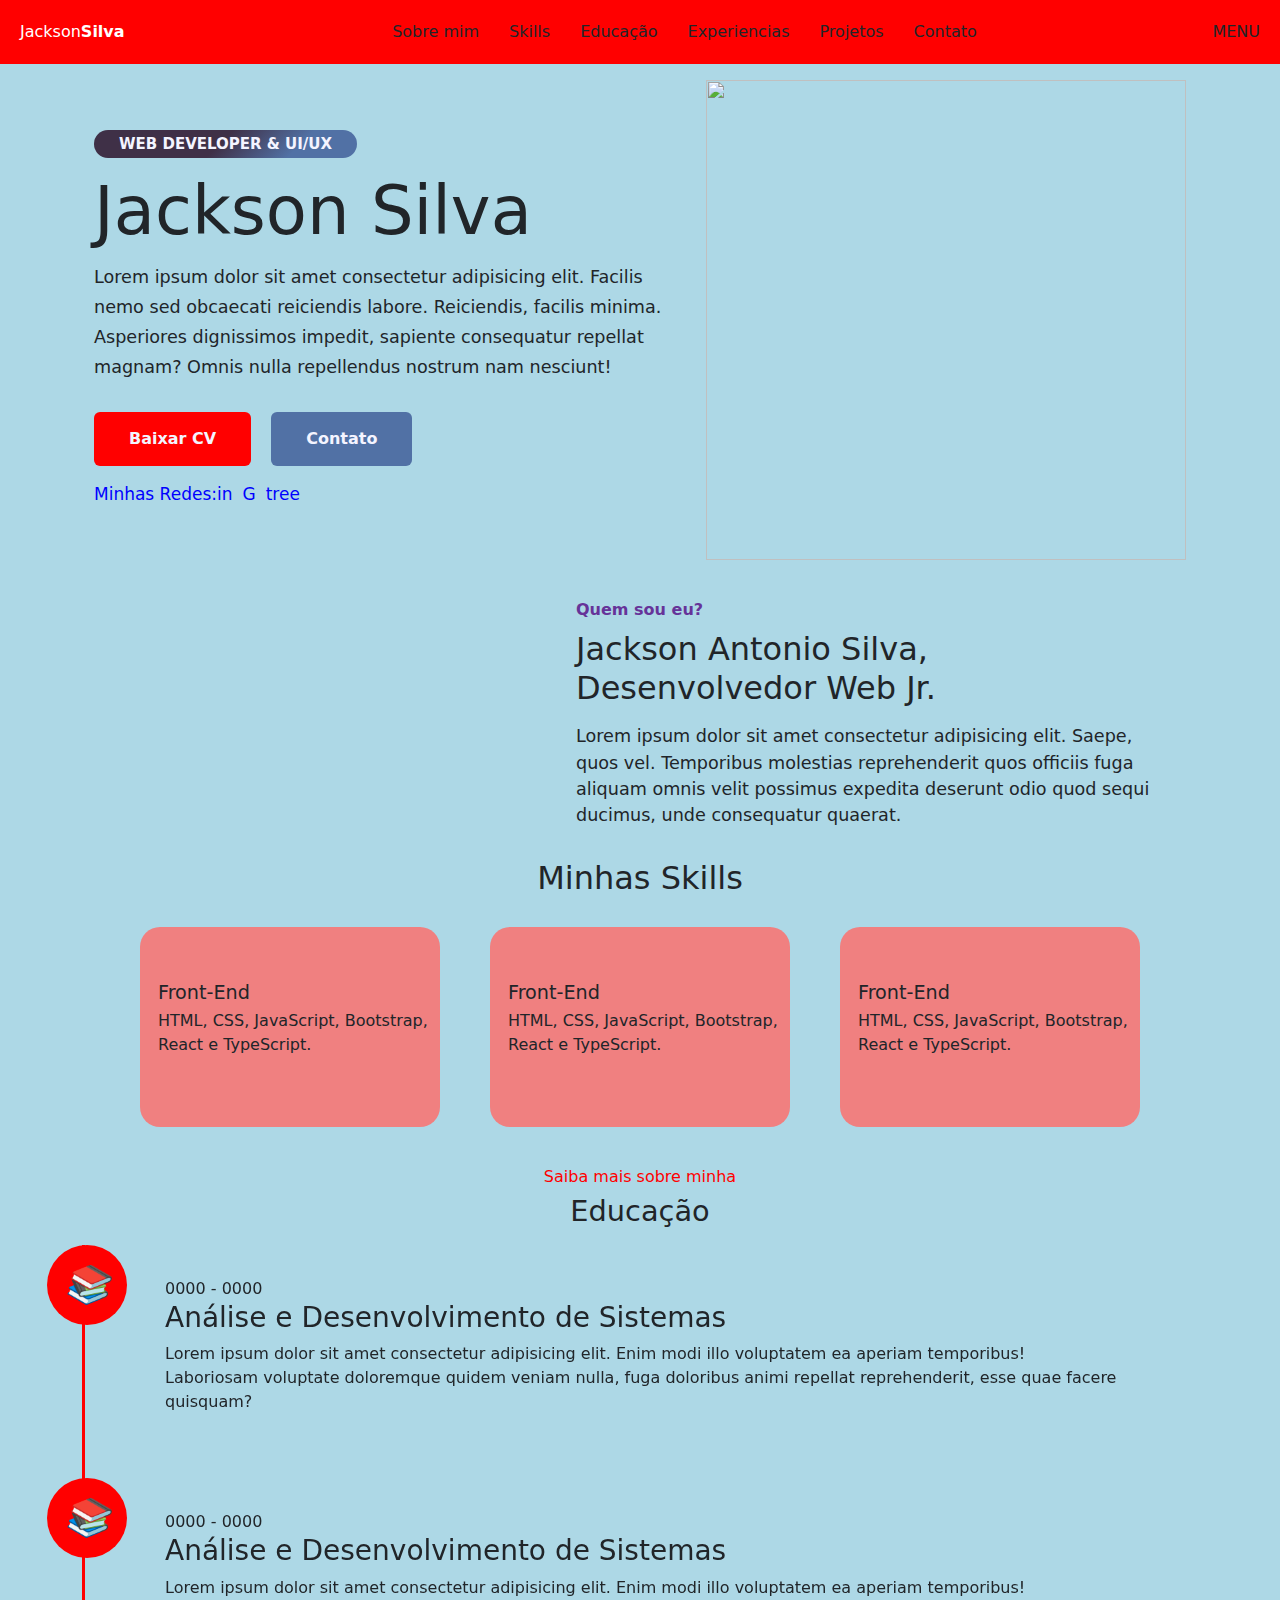
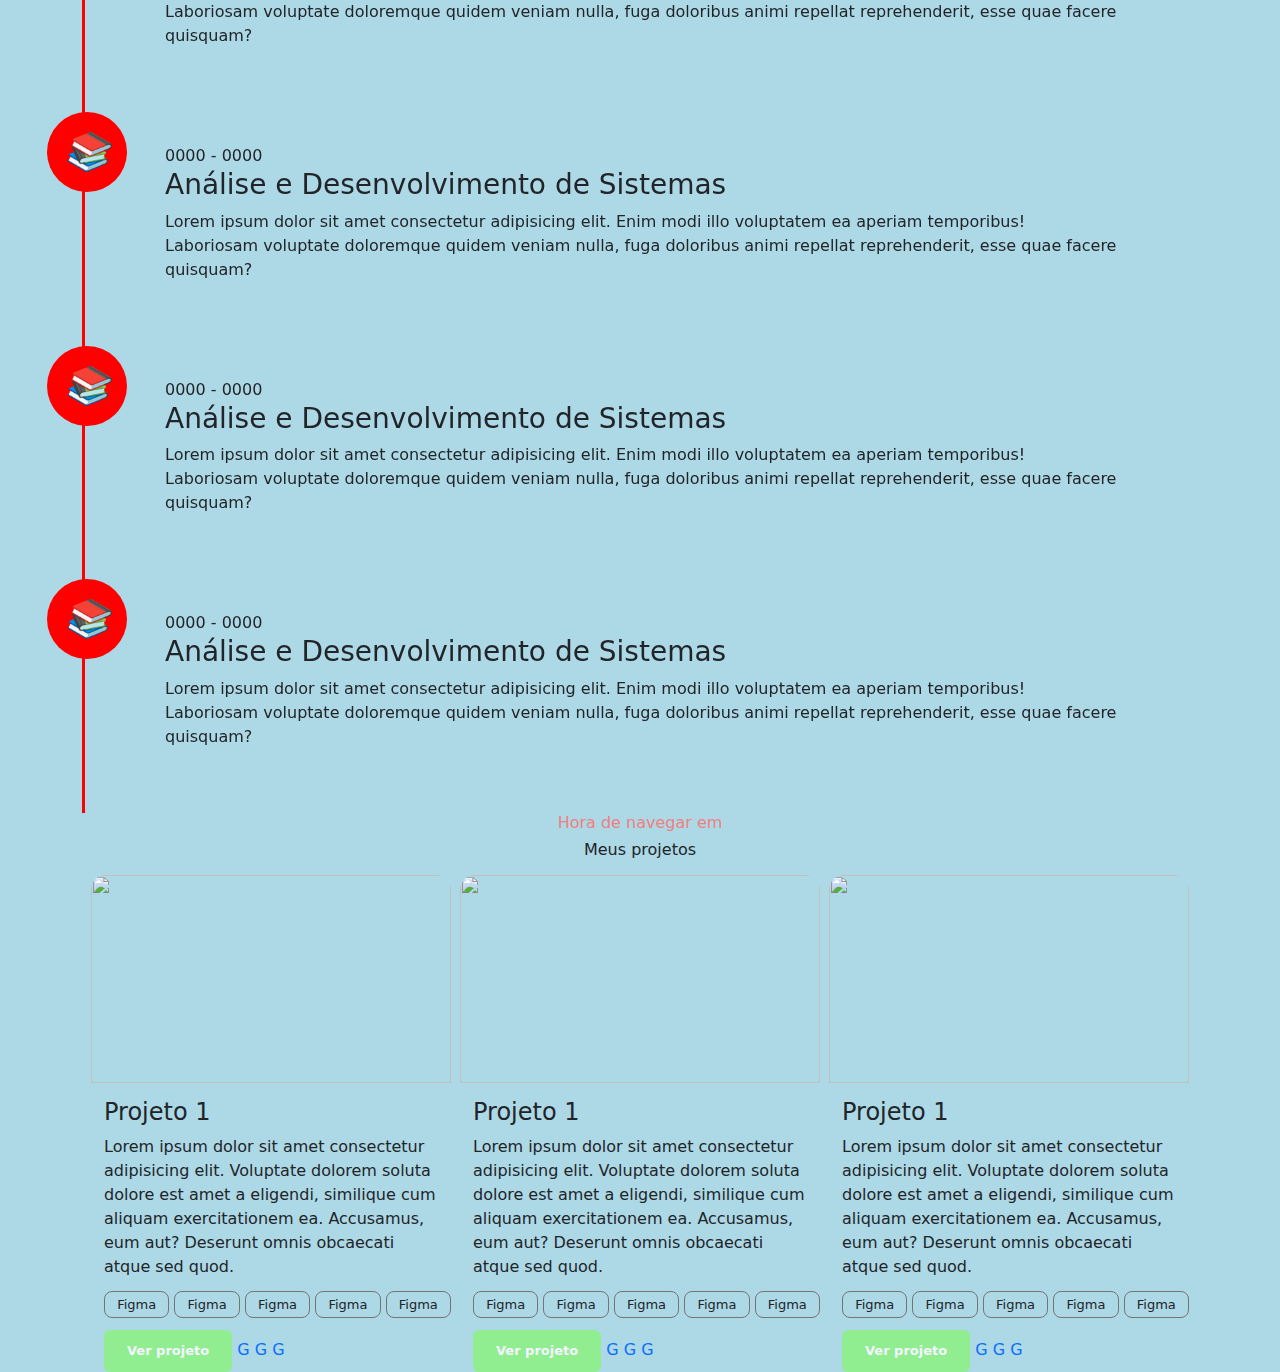
==== index2.html @ ef680b0b "New" ====
<!DOCTYPE html>
<html lang="en">

<head>
    <meta charset="UTF-8" />
    <meta name="viewport" content="width=device-width, initial-scale=1.0" />
    <title>Jackson Antonio Silva | Portfólio</title>
    <link href="https://cdn.jsdelivr.net/npm/bootstrap@5.3.3/dist/css/bootstrap.min.css" rel="stylesheet"
        integrity="sha384-QWTKZyjpPEjISv5WaRU9OFeRpok6YctnYmDr5pNlyT2bRjXh0JMhjY6hW+ALEwIH" crossorigin="anonymous">
    <link rel="stylesheet" href="assets/css/style.css" />
</head>

<body>
    <header class="header d-flex justify-content-between align-items-center">
        <a class="logo">Jackson<b>Silva</b></a>
        <ul class="nav-bar">
            <li>Sobre mim</li>
            <li>Skills</li>
            <li>Educação</li>
            <li>Experiencias</li>
            <li>Projetos</li>
            <li>Contato</li>
        </ul>
        <p>MENU</p>
    </header>

    <main>
        <div class="container emphasis">
            <section id="home">
                <div class="home-text">
                    <span class="text">Web Developer & UI/UX</span>
                    <h1>Jackson Silva</h1>
                    <p>
                        Lorem ipsum dolor sit amet consectetur adipisicing elit. Facilis
                        nemo sed obcaecati reiciendis labore. Reiciendis, facilis minima.
                        Asperiores dignissimos impedit, sapiente consequatur repellat
                        magnam? Omnis nulla repellendus nostrum nam nesciunt!
                    </p>
                    <div class="main-btn">
                        <button class="btn">
                            <span>Baixar CV</span>
                        </button>
                        <button class="btn two">
                            <span>Contato</span>
                        </button>
                    </div>
                </div>
                <div class="share mt-3">
                    <p>Minhas Redes:</p>
                    <div class="social">
                        <p>in</p>
                        <p>G</p>
                        <p>tree</p>
                    </div>
                </div>
            </section>
            <div class="home-img">
                <img src="https://upload.wikimedia.org/wikipedia/commons/thumb/6/6b/Picture_icon_BLACK.svg/1200px-Picture_icon_BLACK.svg.png"
                    alt="">
            </div>
        </div>
        <section class="container about-me">
            <img src="https://upload.wikimedia.org/wikipedia/commons/thumb/6/6b/Picture_icon_BLACK.svg/1200px-Picture_icon_BLACK.svg.png"
                alt="">
            <article>
                <h4>Quem sou eu?</h4>
                <h2>Jackson Antonio Silva, Desenvolvedor Web Jr.</h2>
                <p>Lorem ipsum dolor sit amet consectetur adipisicing elit. Saepe, quos vel. Temporibus molestias
                    reprehenderit quos officiis fuga aliquam omnis velit possimus expedita deserunt odio quod sequi
                    ducimus, unde consequatur quaerat.</p>
            </article>
        </section>
        <section class="container c-skills">
            <h2>Minhas Skills</h2>
            <div class="skills">
                <article class="box-skills">
                    <div class="description">
                        <img src="https://portifolio-lilian.vercel.app/icon-front.svg" alt="">
                        <h3>Front-End</h3>
                        <p>HTML, CSS, JavaScript, Bootstrap, React e TypeScript.</p>
                    </div>
                </article>
                <article class="box-skills">
                    <div class="description">
                        <img src="https://portifolio-lilian.vercel.app/icon-front.svg" alt="">
                        <h3>Front-End</h3>
                        <p>HTML, CSS, JavaScript, Bootstrap, React e TypeScript.</p>
                    </div>
                </article>
                <article class="box-skills">
                    <div class="description">
                        <img src="https://portifolio-lilian.vercel.app/icon-front.svg" alt="">
                        <h3>Front-End</h3>
                        <p>HTML, CSS, JavaScript, Bootstrap, React e TypeScript.</p>
                    </div>
                </article>
            </div>
        </section>
        <section class="container c-timeline">
            <h4>Saiba mais sobre minha</h4>
            <h2>Educação</h2>
            <article class="timeline">
                <div class="box-timeline">
                    <div class="education">
                        <div class="experiences">
                            <i class="icons-timeline">📚</i>
                            <div class="timeline-information">
                                <span>0000 - 0000</span>
                                <h3> Análise e Desenvolvimento de Sistemas</h3>
                                <p>Lorem ipsum dolor sit amet consectetur adipisicing elit. Enim modi illo voluptatem ea
                                    aperiam temporibus! Laboriosam voluptate doloremque quidem veniam nulla, fuga
                                    doloribus animi repellat reprehenderit, esse quae facere quisquam?</p>
                            </div>
                        </div>
                        <div class="experiences">
                            <i class="icons-timeline">📚</i>
                            <div class="timeline-information">
                                <span>0000 - 0000</span>
                                <h3> Análise e Desenvolvimento de Sistemas</h3>
                                <p>Lorem ipsum dolor sit amet consectetur adipisicing elit. Enim modi illo voluptatem ea
                                    aperiam temporibus! Laboriosam voluptate doloremque quidem veniam nulla, fuga
                                    doloribus animi repellat reprehenderit, esse quae facere quisquam?</p>
                            </div>
                        </div>
                        <div class="experiences">
                            <i class="icons-timeline">📚</i>
                            <div class="timeline-information">
                                <span>0000 - 0000</span>
                                <h3> Análise e Desenvolvimento de Sistemas</h3>
                                <p>Lorem ipsum dolor sit amet consectetur adipisicing elit. Enim modi illo voluptatem ea
                                    aperiam temporibus! Laboriosam voluptate doloremque quidem veniam nulla, fuga
                                    doloribus animi repellat reprehenderit, esse quae facere quisquam?</p>
                            </div>
                        </div>
                        <div class="experiences">
                            <i class="icons-timeline">📚</i>
                            <div class="timeline-information">
                                <span>0000 - 0000</span>
                                <h3> Análise e Desenvolvimento de Sistemas</h3>
                                <p>Lorem ipsum dolor sit amet consectetur adipisicing elit. Enim modi illo voluptatem ea
                                    aperiam temporibus! Laboriosam voluptate doloremque quidem veniam nulla, fuga
                                    doloribus animi repellat reprehenderit, esse quae facere quisquam?</p>
                            </div>
                        </div>
                        <div class="experiences">
                            <i class="icons-timeline">📚</i>
                            <div class="timeline-information">
                                <span>0000 - 0000</span>
                                <h3> Análise e Desenvolvimento de Sistemas</h3>
                                <p>Lorem ipsum dolor sit amet consectetur adipisicing elit. Enim modi illo voluptatem ea
                                    aperiam temporibus! Laboriosam voluptate doloremque quidem veniam nulla, fuga
                                    doloribus animi repellat reprehenderit, esse quae facere quisquam?</p>
                            </div>
                        </div>
                    </div>
                </div>
            </article>
        </section>
        <section class="container c-portfolio">
            <h4>Hora de navegar em</h4>
            <h2>Meus projetos</h2>
            <div class="portfolio">
                <article class="box-projects">
                    <img class="img-project"
                        src="https://upload.wikimedia.org/wikipedia/commons/thumb/6/6b/Picture_icon_BLACK.svg/1200px-Picture_icon_BLACK.svg.png"
                        alt="">
                    <div class="container-content">
                        <h3>Projeto 1</h3>
                        <p>Lorem ipsum dolor sit amet consectetur adipisicing elit. Voluptate dolorem soluta dolore est
                            amet a eligendi, similique cum aliquam exercitationem ea. Accusamus, eum aut? Deserunt omnis
                            obcaecati atque sed quod.</p>
                        <div class="project-tags">
                            <p class="hang-tags">Figma</p>
                            <p class="hang-tags">Figma</p>
                            <p class="hang-tags">Figma</p>
                            <p class="hang-tags">Figma</p>
                            <p class="hang-tags">Figma</p>
                        </div>
                        <div class="btn-and-icons-container">
                            <a href="#">
                                <button class="btn btn-project">
                                    Ver projeto
                                </button>
                            </a>
                            <a href="" class="icon-project">G</a>
                            <a href="" class="icon-project">G</a>
                            <a href="" class="icon-project">G</a>
                        </div>
                    </div>
                </article>
                <article class="box-projects">
                    <img class="img-project"
                        src="https://upload.wikimedia.org/wikipedia/commons/thumb/6/6b/Picture_icon_BLACK.svg/1200px-Picture_icon_BLACK.svg.png"
                        alt="">
                    <div class="container-content">
                        <h3>Projeto 1</h3>
                        <p>Lorem ipsum dolor sit amet consectetur adipisicing elit. Voluptate dolorem soluta dolore est
                            amet a eligendi, similique cum aliquam exercitationem ea. Accusamus, eum aut? Deserunt omnis
                            obcaecati atque sed quod.</p>
                        <div class="project-tags">
                            <p class="hang-tags">Figma</p>
                            <p class="hang-tags">Figma</p>
                            <p class="hang-tags">Figma</p>
                            <p class="hang-tags">Figma</p>
                            <p class="hang-tags">Figma</p>
                        </div>
                        <div class="btn-and-icons-container">
                            <a href="#">
                                <button class="btn btn-project">
                                    Ver projeto
                                </button>
                            </a>
                            <a href="" class="icon-project">G</a>
                            <a href="" class="icon-project">G</a>
                            <a href="" class="icon-project">G</a>
                        </div>
                    </div>
                </article>
                <article class="box-projects">
                    <img class="img-project"
                        src="https://upload.wikimedia.org/wikipedia/commons/thumb/6/6b/Picture_icon_BLACK.svg/1200px-Picture_icon_BLACK.svg.png"
                        alt="">
                    <div class="container-content">
                        <h3>Projeto 1</h3>
                        <p>Lorem ipsum dolor sit amet consectetur adipisicing elit. Voluptate dolorem soluta dolore est
                            amet a eligendi, similique cum aliquam exercitationem ea. Accusamus, eum aut? Deserunt omnis
                            obcaecati atque sed quod.</p>
                        <div class="project-tags">
                            <p class="hang-tags">Figma</p>
                            <p class="hang-tags">Figma</p>
                            <p class="hang-tags">Figma</p>
                            <p class="hang-tags">Figma</p>
                            <p class="hang-tags">Figma</p>
                        </div>
                        <div class="btn-and-icons-container">
                            <a href="#">
                                <button class="btn btn-project">
                                    Ver projeto
                                </button>
                            </a>
                            <a href="" class="icon-project">G</a>
                            <a href="" class="icon-project">G</a>
                            <a href="" class="icon-project">G</a>
                        </div>
                    </div>
                </article>
            </div>
        </section>

    </main>

    <script src="https://cdn.jsdelivr.net/npm/bootstrap@5.3.3/dist/js/bootstrap.bundle.min.js"
        integrity="sha384-YvpcrYf0tY3lHB60NNkmXc5s9fDVZLESaAA55NDzOxhy9GkcIdslK1eN7N6jIeHz"
        crossorigin="anonymous"></script>
</body>

</html>
---- assets/css/style.css ----
* {
  padding: 0;
  margin: 0;
  box-sizing: border-box;
}

body,
html {
  width: 100%;
  background-color: lightblue;
}

.header {
  background-color: red;
  width: 100%;
  padding: 20px;
  position: fixed;
  top: 0;
}

.logo {
  text-decoration: none;
  color: #fff;
  display: flex;
  align-items: center;
  justify-content: center;
}

.nav-bar {
  display: flex;
  align-items: center;
  justify-content: center;
  gap: 30px;
  list-style: none;
}

.emphasis {
  display: flex;
  align-items: center;
  justify-content: space-evenly;
  width: 100%;
  margin-top: 80px;
}

.home-text .text {
  padding: 5px 25px;
  background: linear-gradient(135deg, #3f3047 48%, #5171a5 76%);
  box-shadow: #6932f5;
  border-radius: 100px;
  color: #f4f4ff;
  font-weight: 700;
  font-size: 15px;
  text-transform: uppercase;
}

.home-text h1 {
  font-size: 4.2rem;
  margin: 15px 0 10px;
}

.home-text p {
  font-size: 1.1rem;
  font-weight: 400;
  /* color: #c3c3c3; */
  line-height: 30px;
  margin-bottom: 30px;
  width: 600px;
}

.main-btn {
  display: flex;
  gap: 20px;
}

.btn {
  background-color: red;
  padding: 14px 34px;
  color: #f4f4ff;
  font-weight: 600;
}

.two {
  background-color: #5171a5;
}

.share {
  display: flex;
  align-items: center;
}

.share p {
  font-size: 17px;
  color: blue;
}

.social {
  display: flex;
  gap: 10px;
}

.home-img {
  width: 480px;
  height: 480px;
}

.home-img img {
  width: 100%;
  height: 100%;
  object-fit: contain;
}

.about-me {
  display: flex;
  justify-content: space-evenly;
  align-items: center;
  margin-top: 40px;
  margin-bottom: 20px;
}

.about-me img {
  width: 450px;
}

.about-me h4 {
  font-size: 1rem;
  margin-bottom: 0.7rem;
  color: rebeccapurple;
  font-weight: 700;
}
.about-me h2 {
  font-size: 2rem;
  max-width: 520px;
  margin-bottom: 1rem;
}
.about-me p {
  font-size: 1.1rem;
  width: 600px;
}

.c-skills h2 {
  text-align: center;
  margin: 30px 0;
}

.skills {
  display: flex;
  justify-content: space-evenly;
  align-items: center;
  max-width: 1100px;
  margin: 0 auto;
}

.description {
  margin-left: 18px;
}

.box-skills {
  background-color: lightcoral;
  width: 300px;
  height: 200px;
  padding: 30px 0;
  border-radius: 20px;
  margin-bottom: 40px;
}

.box-skills img {
  width: 60px;
  margin-bottom: 6px;
}

.box-skills h3 {
  margin-bottom: 5px;
  font-size: 1.2rem;
}

.box-skills p {
  width: 280px;
}

.c-timeline h4 {
  color: red;
  font-size: 1rem;
  margin-bottom: 0.5rem;
  text-align: center;
}

.c-timeline h2 {
  text-align: center;
  font-size: 1.8rem;
  margin-bottom: 1rem;
}

.box-timeline {
  display: flex;
  justify-content: center;
  align-items: center;
  flex-wrap: wrap;
  gap: 4rem;
}

.education {
  flex: 1 1 40rem;
}

.experiences {
  position: relative;
  padding: 0 3rem 2rem;
  border-left: 0.2rem solid red;
}

.icons-timeline {
  position: absolute;
  top: 0;
  left: -2.4rem;
  height: 5rem;
  width: 5rem;
  border-radius: 50%;
  line-height: 5rem;
  text-align: center;
  font-size: 2.3rem;
  background: red;
}

.timeline-information {
  border-radius: 0.5rem;
  padding: 2rem;
  border-left: 2.6rem;
}

.c-portfolio h4 {
  color: lightcoral;
  font-size: 1rem;
  margin-bottom: 0.5rem;
  text-align: center;
}

.c-portfolio h2 {
  text-align: center;
  font-size: 1rem;
  margin-bottom: 1rem;
}

.portfolio {
  display: flex;
  justify-content: space-evenly;
  align-items: center;
  flex-wrap: wrap;
}

.box-projects {
  width: 360px;
  border-radius: 15px;
}

.img-project {
  width: 100%;
  height: 13rem;
  border-radius: 15px 15px 0 0;
  margin-bottom: 15px;
  object-fit: contain;
}

.container-content {
  margin-left: 13px;
}

.container-content h3 {
  font-size: 1.5rem;
  margin-bottom: 8px;
}

.container-content p {
  width: 340px;
}

.project-tags {
  display: flex;
  justify-content: center;
  align-items: center;
  gap: 5px;
  margin: 12px 0;
}

.hang-tags {
  font-size: 13px;
  border: 1px solid #757575;
  text-align: center;
  border-radius: 8px;
  padding: 3px;
}

.btn-project {
  display: inline-block;
  padding: 10px 22px;
  background: lightgreen;
  font-size: 13px;
  font-weight: 600;
}
.btn-and-icons-container a {
  text-decoration: none;
}
.icon-project {
  width: 22px;
}

ul,
p {
  margin: 0;
}
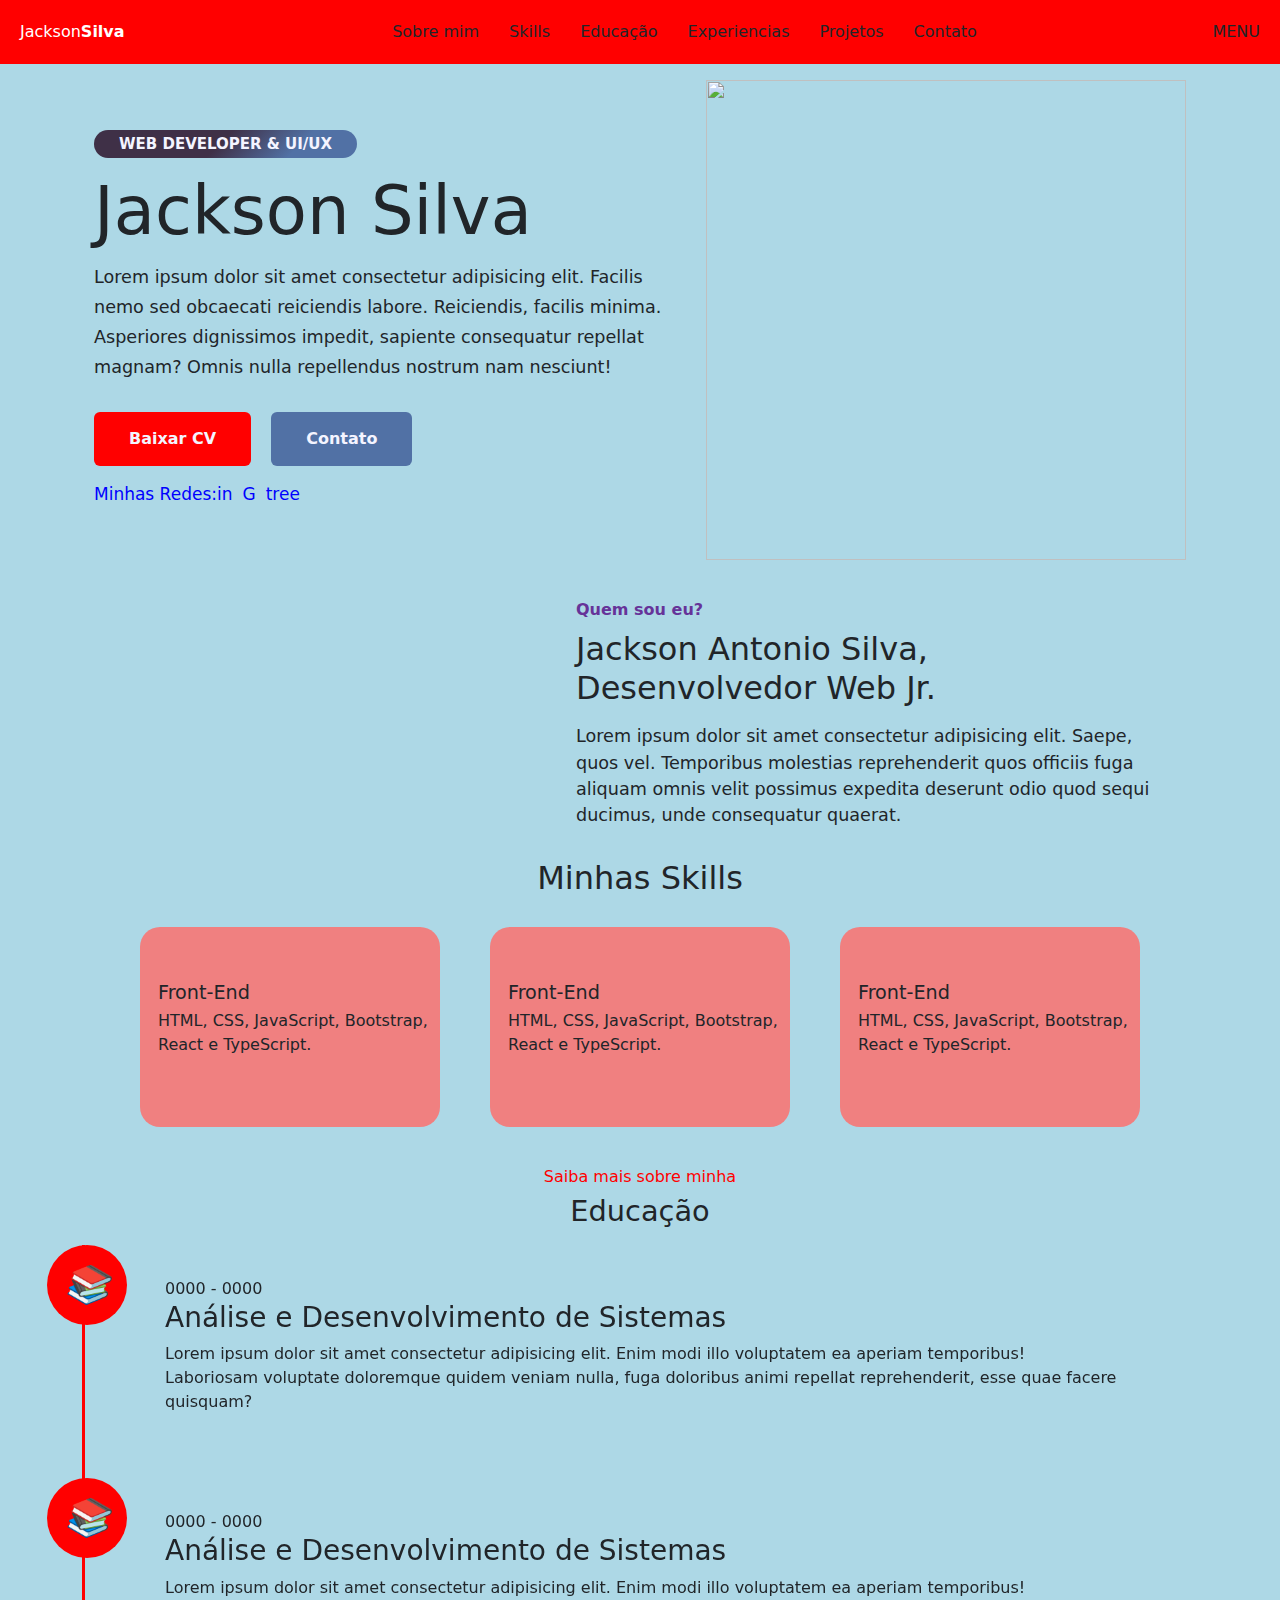
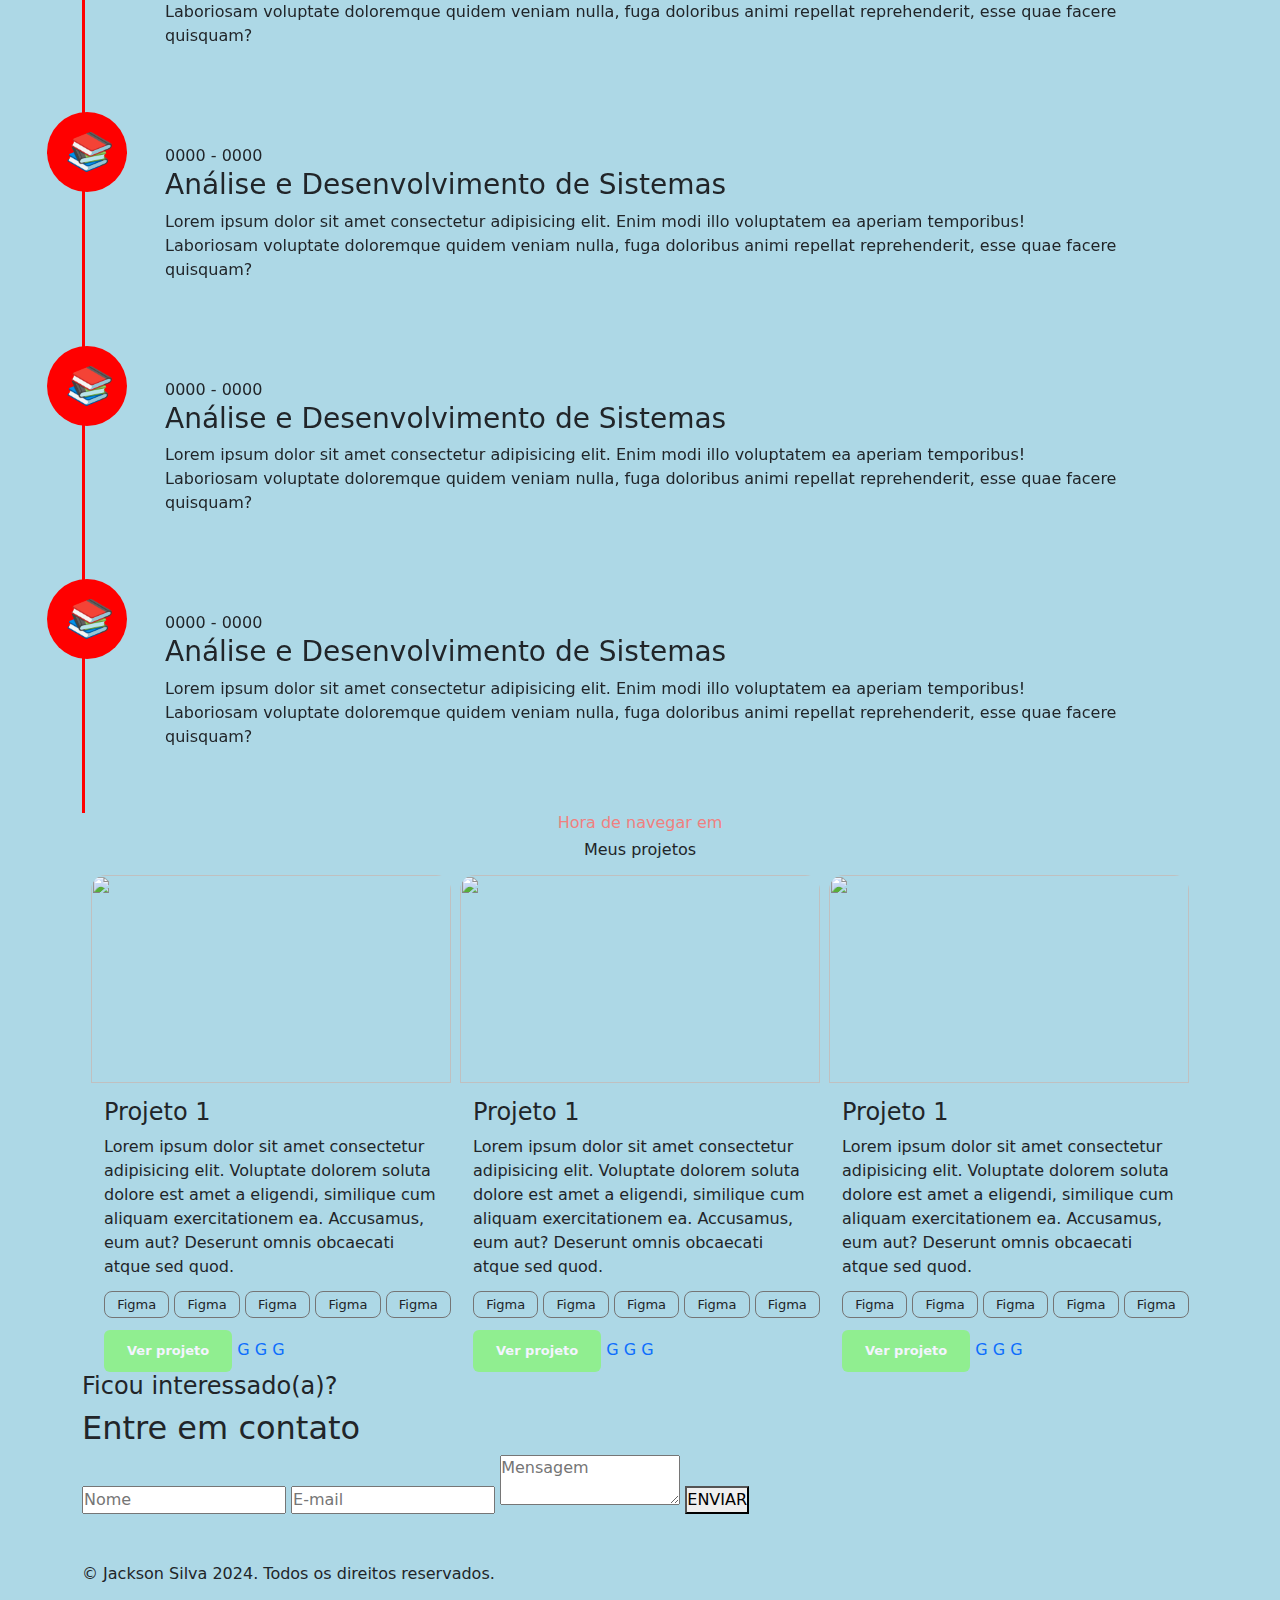
==== commit 0b7ffc53: "Escopo pronto" ====
--- a/index2.html
+++ b/index2.html
@@ -59,6 +59,7 @@
                     alt="">
             </div>
         </div>
+
         <section class="container about-me">
             <img src="https://upload.wikimedia.org/wikipedia/commons/thumb/6/6b/Picture_icon_BLACK.svg/1200px-Picture_icon_BLACK.svg.png"
                 alt="">
@@ -70,6 +71,7 @@
                     ducimus, unde consequatur quaerat.</p>
             </article>
         </section>
+
         <section class="container c-skills">
             <h2>Minhas Skills</h2>
             <div class="skills">
@@ -96,6 +98,7 @@
                 </article>
             </div>
         </section>
+
         <section class="container c-timeline">
             <h4>Saiba mais sobre minha</h4>
             <h2>Educação</h2>
@@ -156,6 +159,7 @@
                 </div>
             </article>
         </section>
+
         <section class="container c-portfolio">
             <h4>Hora de navegar em</h4>
             <h2>Meus projetos</h2>
@@ -247,8 +251,48 @@
             </div>
         </section>
 
+        <section class="container c-contato">
+            <h4>Ficou interessado(a)?</h4>
+            <h2>Entre em contato</h2>
+            <div class="contato">
+                <article>
+                    <form class="forms-contato" action="">
+                        <input type="text" placeholder="Nome" name="name">
+                        <input type="email" placeholder="E-mail" name="email">
+                        <textarea placeholder="Mensagem" name="message" id=""></textarea>
+                        <button type="submit">ENVIAR</button>
+                    </form>
+                </article>
+                <article>
+                    <img src="https://upload.wikimedia.org/wikipedia/commons/thumb/6/6b/Picture_icon_BLACK.svg/1200px-Picture_icon_BLACK.svg.png"
+                        alt="" width="400px">
+                </article>
+            </div>
+        </section>
     </main>
 
+    <div class="fixed-icon">
+        <img src="https://upload.wikimedia.org/wikipedia/commons/thumb/6/6b/Picture_icon_BLACK.svg/1200px-Picture_icon_BLACK.svg.png"
+            alt="" width="30px">
+    </div>
+
+    <footer class="container footer">
+        <p>© Jackson Silva 2024. Todos os direitos reservados.</p>
+        <div class="icon-footer">
+            <a href="#">
+                <img src="https://upload.wikimedia.org/wikipedia/commons/thumb/6/6b/Picture_icon_BLACK.svg/1200px-Picture_icon_BLACK.svg.png"
+                    alt="" width="25px">
+            </a>
+            <a href="#">
+                <img src="https://upload.wikimedia.org/wikipedia/commons/thumb/6/6b/Picture_icon_BLACK.svg/1200px-Picture_icon_BLACK.svg.png"
+                    alt="" width="25px">
+            </a>
+            <a href="#">
+                <img src="https://upload.wikimedia.org/wikipedia/commons/thumb/6/6b/Picture_icon_BLACK.svg/1200px-Picture_icon_BLACK.svg.png"
+                    alt="" width="25px">
+            </a>
+        </div>
+    </footer>
     <script src="https://cdn.jsdelivr.net/npm/bootstrap@5.3.3/dist/js/bootstrap.bundle.min.js"
         integrity="sha384-YvpcrYf0tY3lHB60NNkmXc5s9fDVZLESaAA55NDzOxhy9GkcIdslK1eN7N6jIeHz"
         crossorigin="anonymous"></script>
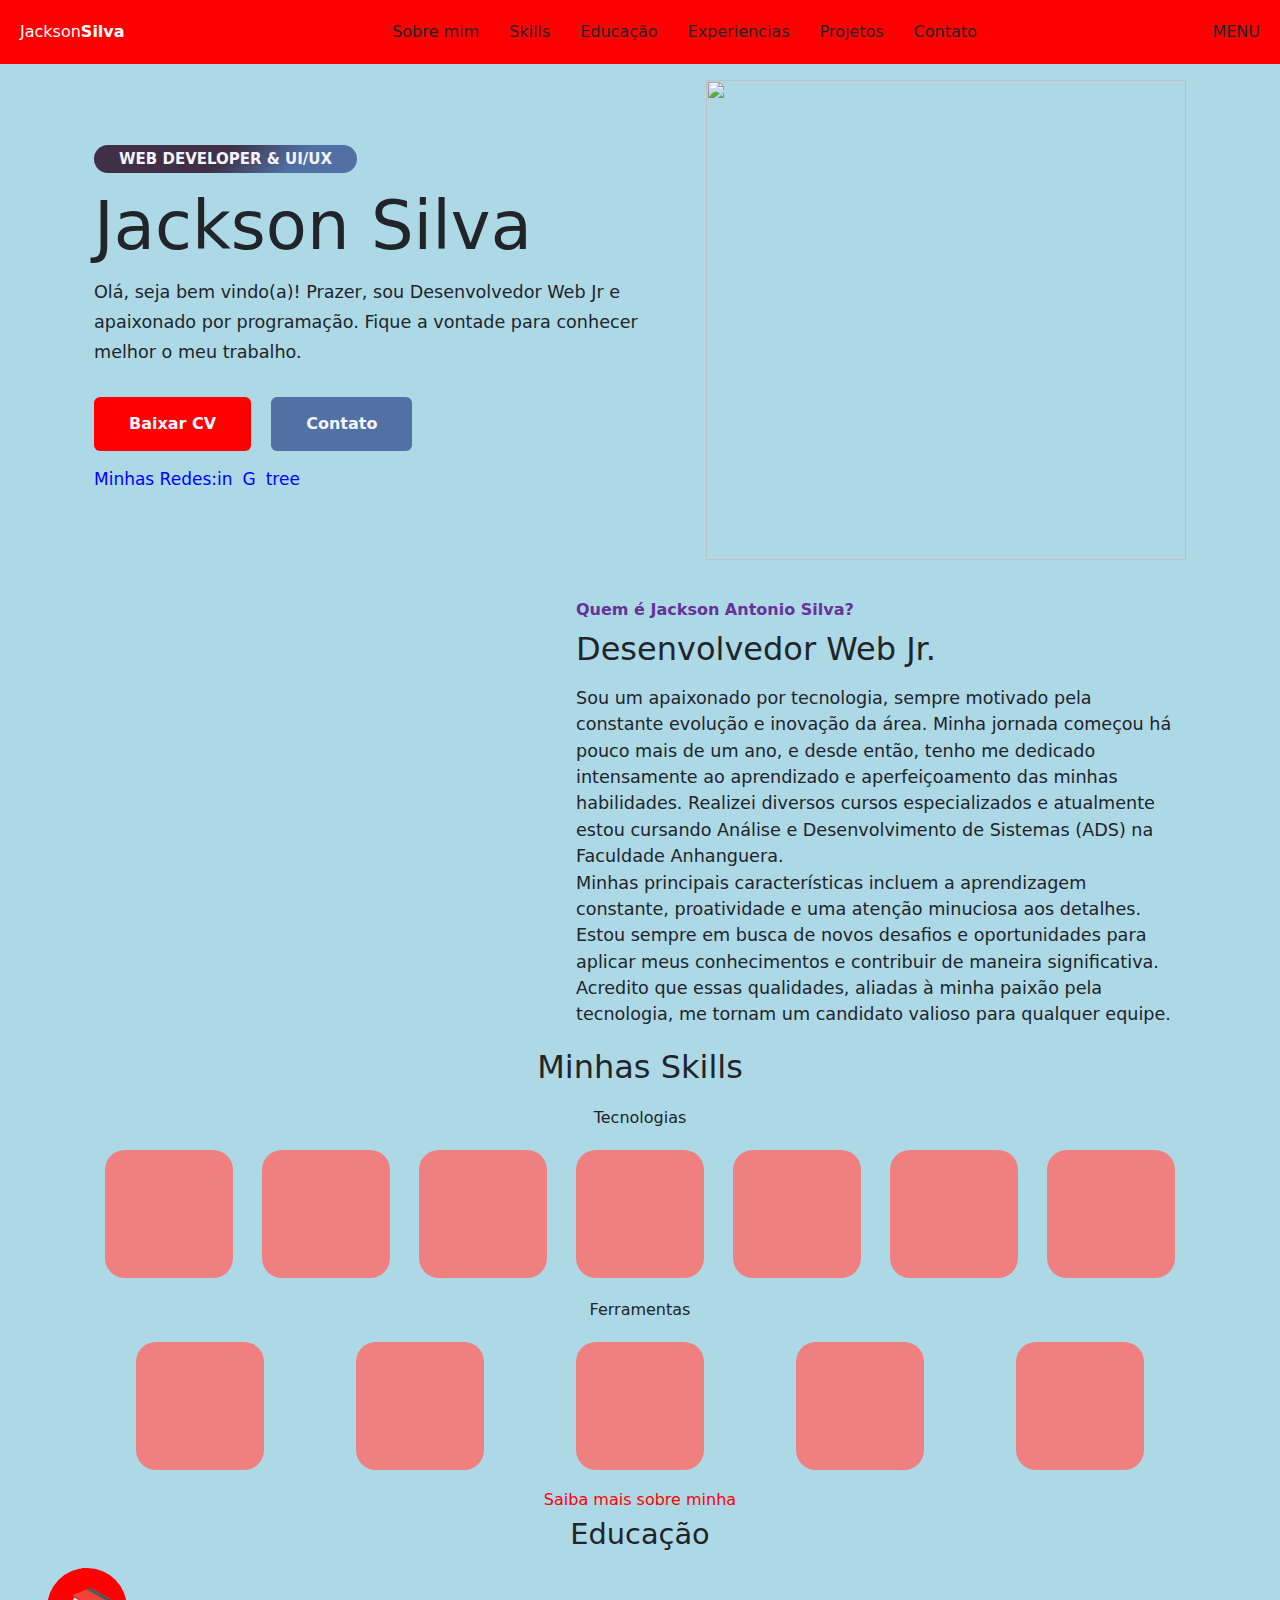
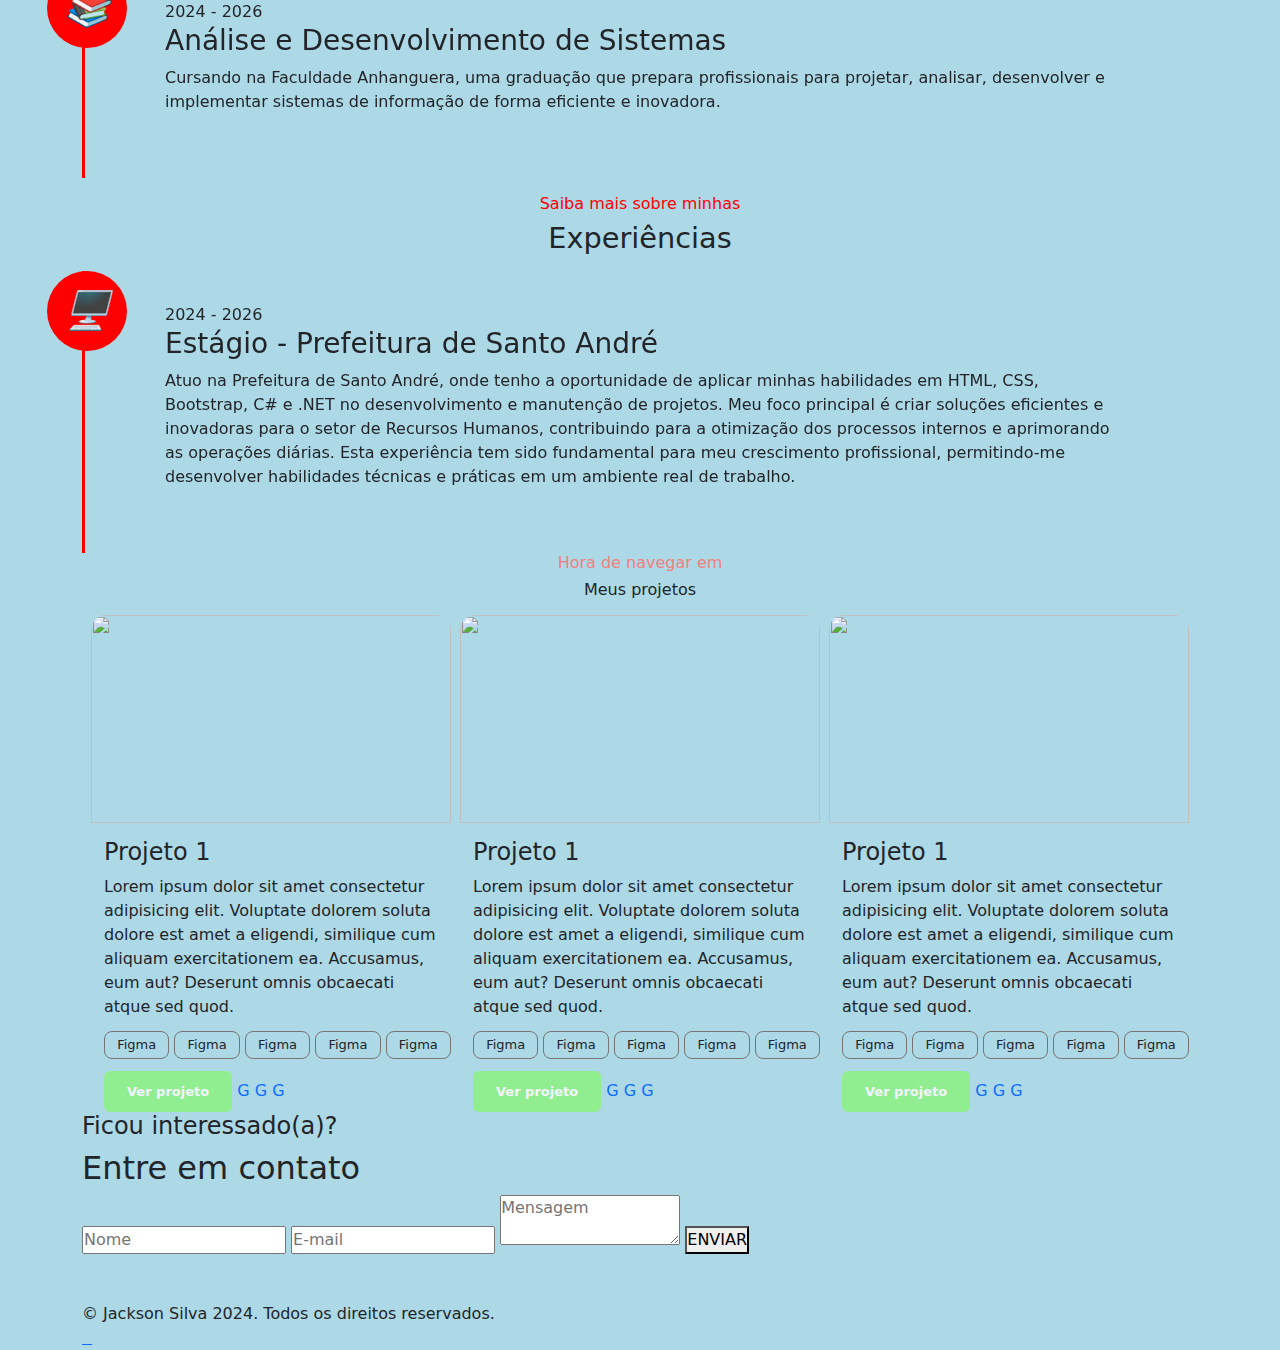
==== commit ffcfce83: "Caveira do projeto" ====
--- a/index2.html
+++ b/index2.html
@@ -7,6 +7,7 @@
     <title>Jackson Antonio Silva | Portfólio</title>
     <link href="https://cdn.jsdelivr.net/npm/bootstrap@5.3.3/dist/css/bootstrap.min.css" rel="stylesheet"
         integrity="sha384-QWTKZyjpPEjISv5WaRU9OFeRpok6YctnYmDr5pNlyT2bRjXh0JMhjY6hW+ALEwIH" crossorigin="anonymous">
+    <link rel="stylesheet" type='text/css' href="https://cdn.jsdelivr.net/gh/devicons/devicon@latest/devicon.min.css" />
     <link rel="stylesheet" href="assets/css/style.css" />
 </head>
 
@@ -31,10 +32,9 @@
                     <span class="text">Web Developer & UI/UX</span>
                     <h1>Jackson Silva</h1>
                     <p>
-                        Lorem ipsum dolor sit amet consectetur adipisicing elit. Facilis
-                        nemo sed obcaecati reiciendis labore. Reiciendis, facilis minima.
-                        Asperiores dignissimos impedit, sapiente consequatur repellat
-                        magnam? Omnis nulla repellendus nostrum nam nesciunt!
+                        Olá, seja bem vindo(a)! Prazer, sou
+                        Desenvolvedor Web Jr e apaixonado por programação. Fique a vontade para conhecer melhor o meu
+                        trabalho.
                     </p>
                     <div class="main-btn">
                         <button class="btn">
@@ -64,37 +64,63 @@
             <img src="https://upload.wikimedia.org/wikipedia/commons/thumb/6/6b/Picture_icon_BLACK.svg/1200px-Picture_icon_BLACK.svg.png"
                 alt="">
             <article>
-                <h4>Quem sou eu?</h4>
-                <h2>Jackson Antonio Silva, Desenvolvedor Web Jr.</h2>
-                <p>Lorem ipsum dolor sit amet consectetur adipisicing elit. Saepe, quos vel. Temporibus molestias
-                    reprehenderit quos officiis fuga aliquam omnis velit possimus expedita deserunt odio quod sequi
-                    ducimus, unde consequatur quaerat.</p>
+                <h4>Quem é Jackson Antonio Silva?</h4>
+                <h2>Desenvolvedor Web Jr.</h2>
+                <p>Sou um apaixonado por tecnologia, sempre motivado pela constante evolução e inovação da área. Minha
+                    jornada começou há pouco mais de um ano, e desde então, tenho me dedicado intensamente ao
+                    aprendizado e aperfeiçoamento das minhas habilidades. Realizei diversos cursos especializados e
+                    atualmente estou cursando Análise e Desenvolvimento de Sistemas (ADS) na Faculdade Anhanguera.
+                </p>
+                <p>Minhas principais características incluem a aprendizagem constante, proatividade e uma atenção
+                    minuciosa aos detalhes. Estou sempre em busca de novos desafios e oportunidades para aplicar meus
+                    conhecimentos e contribuir de maneira significativa. Acredito que essas qualidades, aliadas à minha
+                    paixão pela tecnologia, me tornam um candidato valioso para qualquer equipe.
+                </p>
             </article>
         </section>
 
         <section class="container c-skills">
             <h2>Minhas Skills</h2>
+            <p>Tecnologias</p>
             <div class="skills">
                 <article class="box-skills">
-                    <div class="description">
-                        <img src="https://portifolio-lilian.vercel.app/icon-front.svg" alt="">
-                        <h3>Front-End</h3>
-                        <p>HTML, CSS, JavaScript, Bootstrap, React e TypeScript.</p>
-                    </div>
-                </article>
-                <article class="box-skills">
-                    <div class="description">
-                        <img src="https://portifolio-lilian.vercel.app/icon-front.svg" alt="">
-                        <h3>Front-End</h3>
-                        <p>HTML, CSS, JavaScript, Bootstrap, React e TypeScript.</p>
-                    </div>
-                </article>
-                <article class="box-skills">
-                    <div class="description">
-                        <img src="https://portifolio-lilian.vercel.app/icon-front.svg" alt="">
-                        <h3>Front-End</h3>
-                        <p>HTML, CSS, JavaScript, Bootstrap, React e TypeScript.</p>
-                    </div>
+                    <i class="devicon-html5-plain"></i>
+                </article>
+                <article class="box-skills">
+                    <i class="devicon-css3-plain"></i>
+                </article>
+                <article class="box-skills">
+                    <i class="devicon-bootstrap-plain"></i>
+                </article>
+                <article class="box-skills">
+                    <i class="devicon-javascript-plain"></i>
+                </article>
+                <article class="box-skills">
+                    <i class="devicon-csharp-plain-wordmark"></i>
+                </article>
+                <article class="box-skills">
+                    <i class="devicon-dotnetcore-plain"></i>
+                </article>
+                <article class="box-skills">
+                    <i class="devicon-sqldeveloper-plain"></i>
+                </article>
+            </div>
+            <p>Ferramentas</p>
+            <div class="skills">
+                <article class="box-skills">
+                    <i class="devicon-git-plain"></i>
+                </article>
+                <article class="box-skills">
+                    <i class="devicon-github-original"></i>
+                </article>
+                <article class="box-skills">
+                    <i class="devicon-gitlab-plain"></i>
+                </article>
+                <article class="box-skills">
+                    <i class="devicon-visualstudio-plain"></i>
+                </article>
+                <article class="box-skills">
+                    <i class="devicon-vscode-plain"></i>
                 </article>
             </div>
         </section>
@@ -108,55 +134,38 @@
                         <div class="experiences">
                             <i class="icons-timeline">📚</i>
                             <div class="timeline-information">
-                                <span>0000 - 0000</span>
-                                <h3> Análise e Desenvolvimento de Sistemas</h3>
-                                <p>Lorem ipsum dolor sit amet consectetur adipisicing elit. Enim modi illo voluptatem ea
-                                    aperiam temporibus! Laboriosam voluptate doloremque quidem veniam nulla, fuga
-                                    doloribus animi repellat reprehenderit, esse quae facere quisquam?</p>
+                                <span>2024 - 2026</span>
+                                <h3>Análise e Desenvolvimento de Sistemas</h3>
+                                <p>Cursando na Faculdade Anhanguera, uma graduação que prepara profissionais para
+                                    projetar, analisar, desenvolver e implementar sistemas de informação de forma
+                                    eficiente e inovadora.</p>
                             </div>
                         </div>
+                    </div>
+            </article>
+        </section>
+
+        <section class="container c-timeline">
+            <h4>Saiba mais sobre minhas</h4>
+            <h2>Experiências</h2>
+            <article class="timeline">
+                <div class="box-timeline">
+                    <div class="education">
                         <div class="experiences">
-                            <i class="icons-timeline">📚</i>
+                            <i class="icons-timeline">🖥️</i>
                             <div class="timeline-information">
-                                <span>0000 - 0000</span>
-                                <h3> Análise e Desenvolvimento de Sistemas</h3>
-                                <p>Lorem ipsum dolor sit amet consectetur adipisicing elit. Enim modi illo voluptatem ea
-                                    aperiam temporibus! Laboriosam voluptate doloremque quidem veniam nulla, fuga
-                                    doloribus animi repellat reprehenderit, esse quae facere quisquam?</p>
+                                <span>2024 - 2026</span>
+                                <h3>Estágio - Prefeitura de Santo André</h3>
+                                <p>Atuo na Prefeitura de Santo André, onde tenho a oportunidade de
+                                    aplicar minhas habilidades em HTML, CSS, Bootstrap, C# e .NET no desenvolvimento e
+                                    manutenção de projetos. Meu foco principal é criar soluções eficientes e inovadoras
+                                    para o setor de Recursos Humanos, contribuindo para a otimização dos processos
+                                    internos e aprimorando as operações diárias. Esta experiência tem sido fundamental
+                                    para meu crescimento profissional, permitindo-me desenvolver habilidades técnicas e
+                                    práticas em um ambiente real de trabalho.</p>
                             </div>
                         </div>
-                        <div class="experiences">
-                            <i class="icons-timeline">📚</i>
-                            <div class="timeline-information">
-                                <span>0000 - 0000</span>
-                                <h3> Análise e Desenvolvimento de Sistemas</h3>
-                                <p>Lorem ipsum dolor sit amet consectetur adipisicing elit. Enim modi illo voluptatem ea
-                                    aperiam temporibus! Laboriosam voluptate doloremque quidem veniam nulla, fuga
-                                    doloribus animi repellat reprehenderit, esse quae facere quisquam?</p>
-                            </div>
-                        </div>
-                        <div class="experiences">
-                            <i class="icons-timeline">📚</i>
-                            <div class="timeline-information">
-                                <span>0000 - 0000</span>
-                                <h3> Análise e Desenvolvimento de Sistemas</h3>
-                                <p>Lorem ipsum dolor sit amet consectetur adipisicing elit. Enim modi illo voluptatem ea
-                                    aperiam temporibus! Laboriosam voluptate doloremque quidem veniam nulla, fuga
-                                    doloribus animi repellat reprehenderit, esse quae facere quisquam?</p>
-                            </div>
-                        </div>
-                        <div class="experiences">
-                            <i class="icons-timeline">📚</i>
-                            <div class="timeline-information">
-                                <span>0000 - 0000</span>
-                                <h3> Análise e Desenvolvimento de Sistemas</h3>
-                                <p>Lorem ipsum dolor sit amet consectetur adipisicing elit. Enim modi illo voluptatem ea
-                                    aperiam temporibus! Laboriosam voluptate doloremque quidem veniam nulla, fuga
-                                    doloribus animi repellat reprehenderit, esse quae facere quisquam?</p>
-                            </div>
-                        </div>
-                    </div>
-                </div>
+                    </div>
             </article>
         </section>
 
--- a/assets/css/style.css
+++ b/assets/css/style.css
@@ -139,7 +139,12 @@
 
 .c-skills h2 {
   text-align: center;
-  margin: 30px 0;
+  margin: 20px 0;
+}
+
+.c-skills p{
+  text-align: center;
+  margin: 10px 0;
 }
 
 .skills {
@@ -147,20 +152,24 @@
   justify-content: space-evenly;
   align-items: center;
   max-width: 1100px;
-  margin: 0 auto;
-}
-
-.description {
-  margin-left: 18px;
+  margin: 20px auto;
+}
+
+.box-skills i{
+  font-size: 60px;
 }
 
 .box-skills {
   background-color: lightcoral;
-  width: 300px;
-  height: 200px;
+  width: 8rem;
+  height: 8rem;
   padding: 30px 0;
   border-radius: 20px;
   margin-bottom: 40px;
+  display: flex;
+  align-items: center;
+  justify-content: center;
+  margin: 0 auto;
 }
 
 .box-skills img {
@@ -181,6 +190,7 @@
   color: red;
   font-size: 1rem;
   margin-bottom: 0.5rem;
+  margin-top: 1rem;
   text-align: center;
 }
 
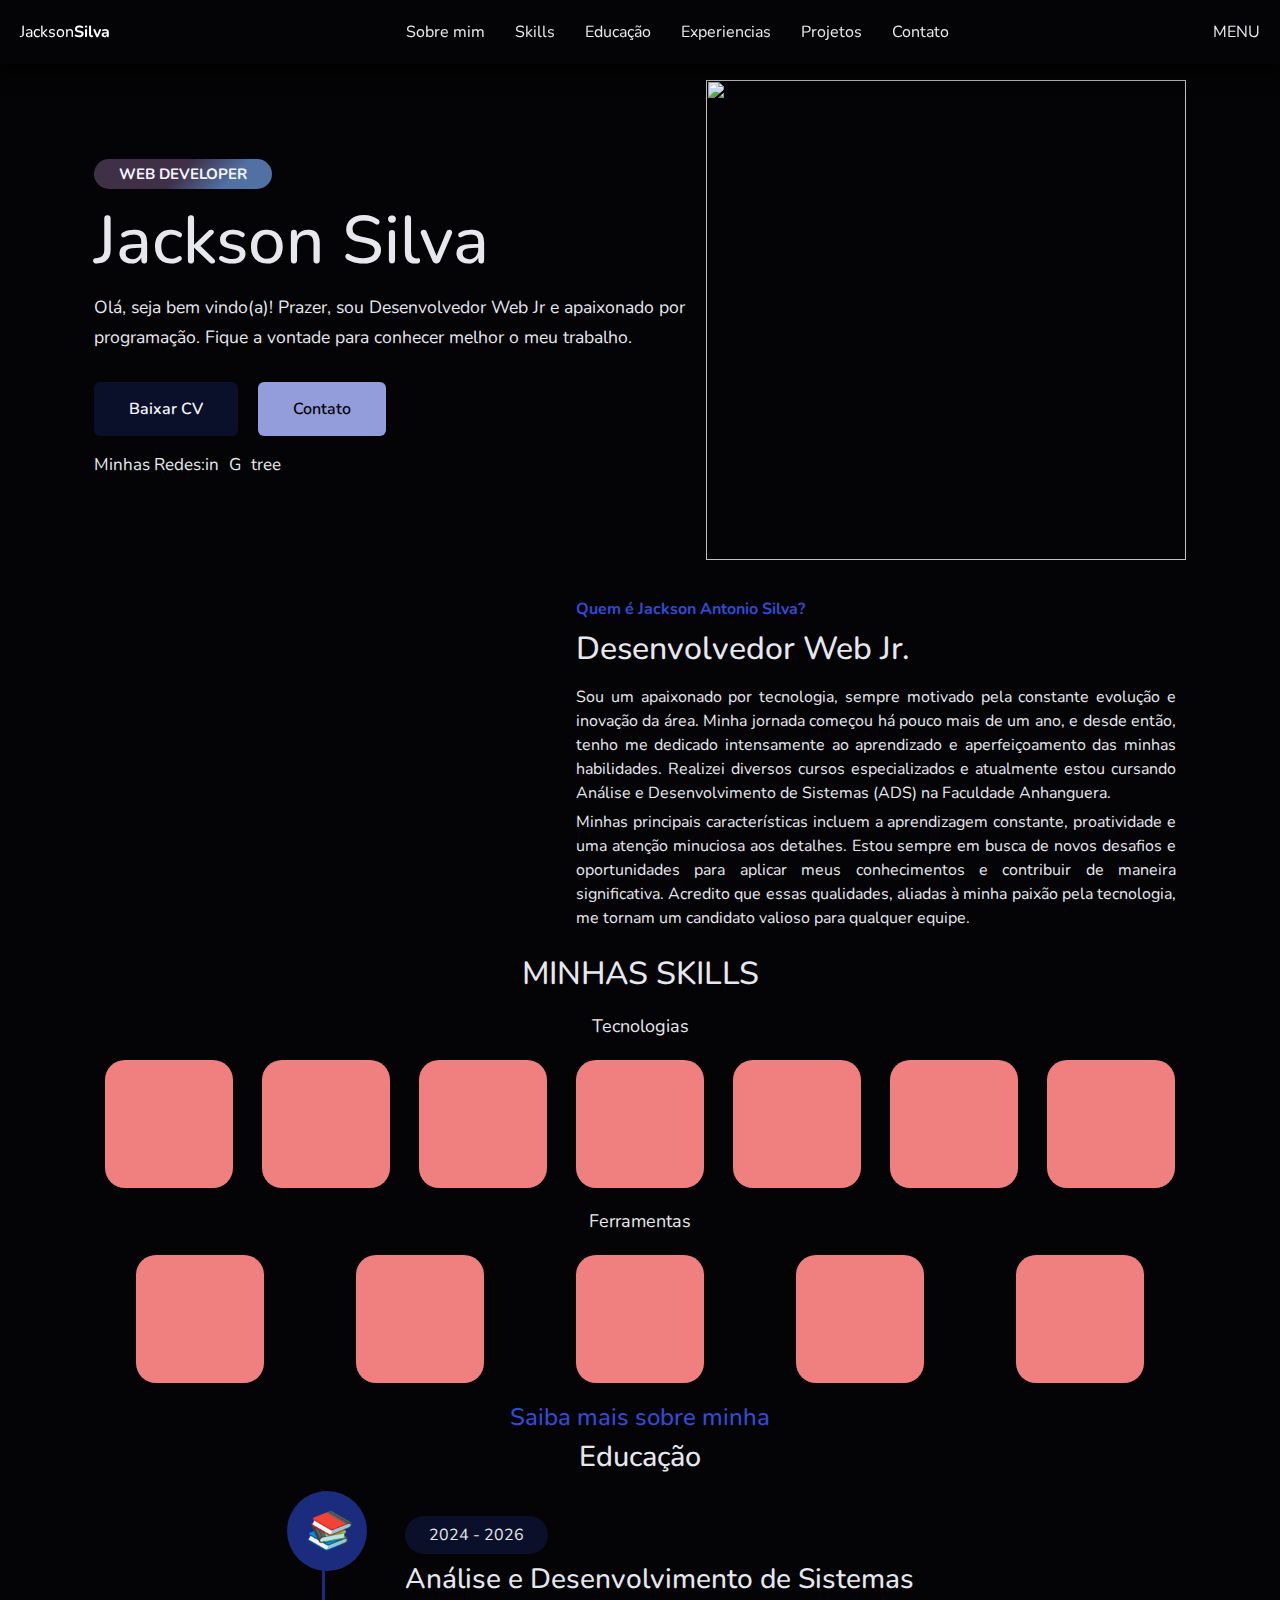
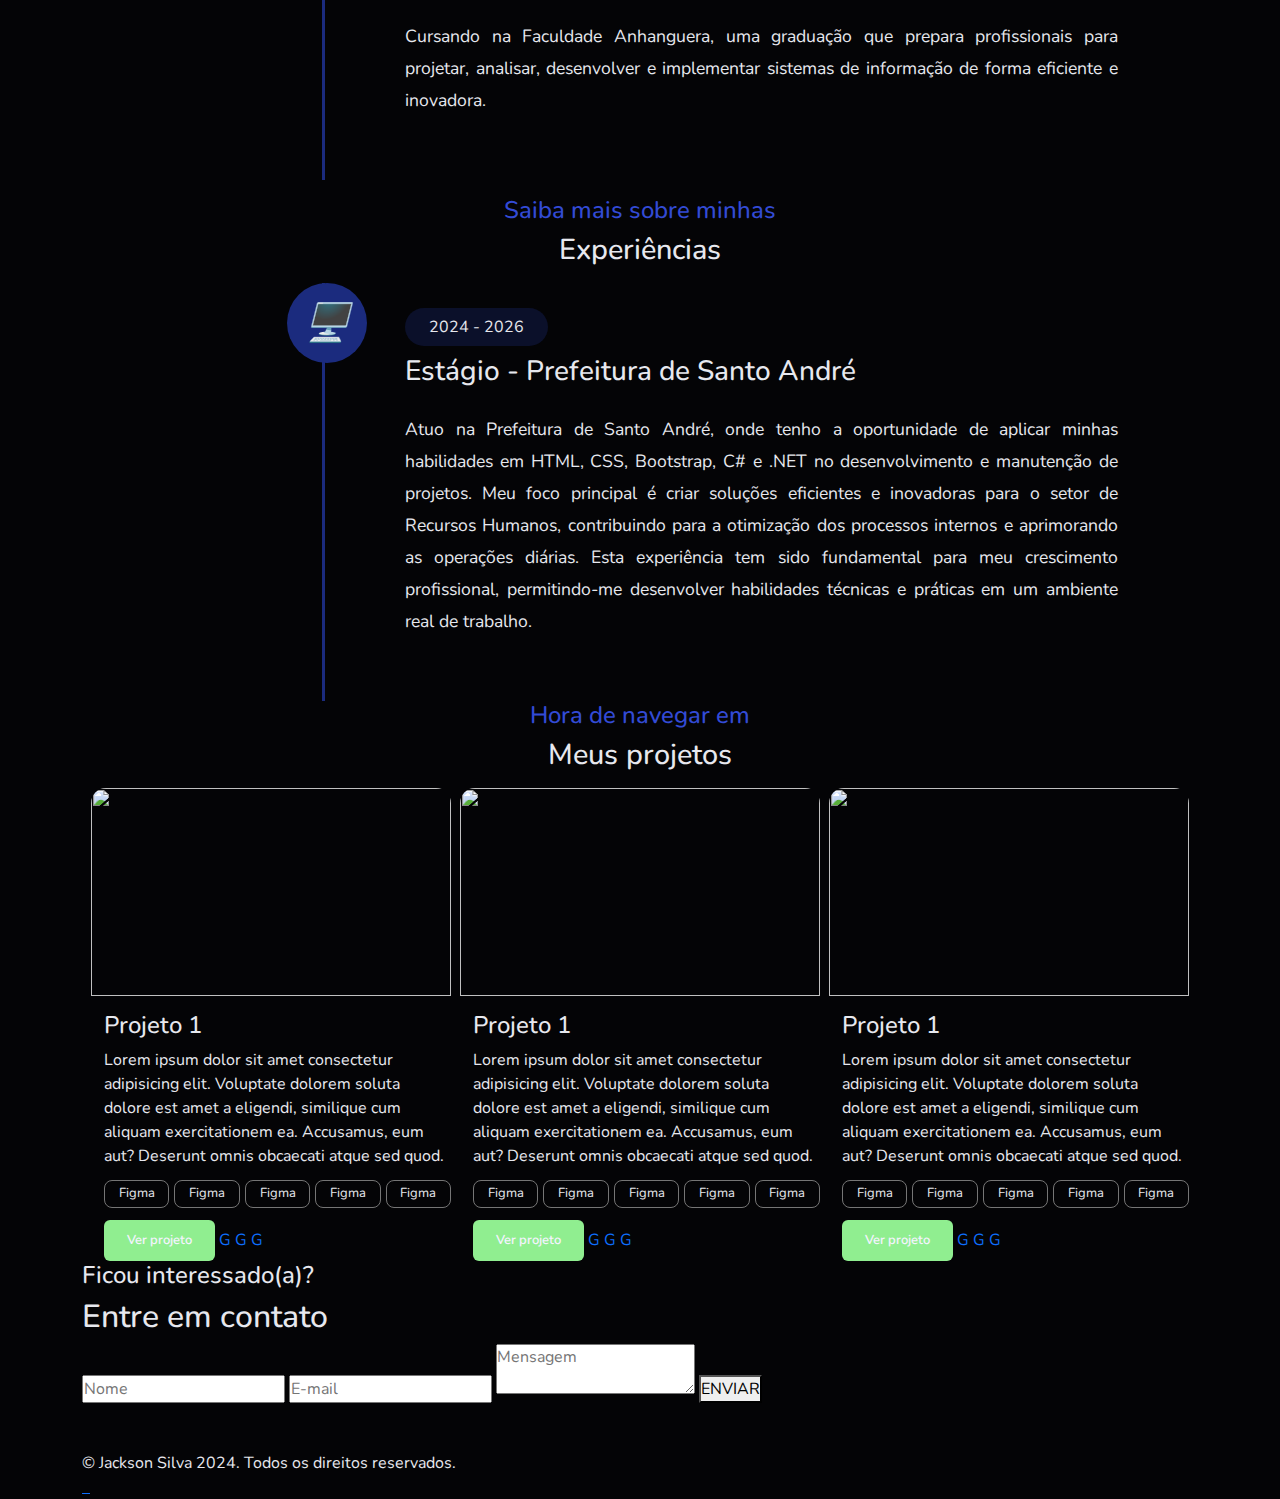
==== commit 963c7f64: "Colors" ====
--- a/index2.html
+++ b/index2.html
@@ -7,6 +7,10 @@
     <title>Jackson Antonio Silva | Portfólio</title>
     <link href="https://cdn.jsdelivr.net/npm/bootstrap@5.3.3/dist/css/bootstrap.min.css" rel="stylesheet"
         integrity="sha384-QWTKZyjpPEjISv5WaRU9OFeRpok6YctnYmDr5pNlyT2bRjXh0JMhjY6hW+ALEwIH" crossorigin="anonymous">
+    <link rel="preconnect" href="https://fonts.googleapis.com">
+    <link rel="preconnect" href="https://fonts.gstatic.com" crossorigin>
+    <link href="https://fonts.googleapis.com/css2?family=Nunito:ital,wght@0,200..1000;1,200..1000&display=swap"
+        rel="stylesheet">
     <link rel="stylesheet" type='text/css' href="https://cdn.jsdelivr.net/gh/devicons/devicon@latest/devicon.min.css" />
     <link rel="stylesheet" href="assets/css/style.css" />
 </head>
@@ -29,7 +33,7 @@
         <div class="container emphasis">
             <section id="home">
                 <div class="home-text">
-                    <span class="text">Web Developer & UI/UX</span>
+                    <span class="text">Web Developer</span>
                     <h1>Jackson Silva</h1>
                     <p>
                         Olá, seja bem vindo(a)! Prazer, sou
--- a/assets/css/style.css
+++ b/assets/css/style.css
@@ -4,18 +4,32 @@
   box-sizing: border-box;
 }
 
+:root {
+  --text-primary: #e7e8ee;
+  --background: #040406;
+  --color-primary: #949ddb;
+  --color-secondary: #1b2b7e;
+  --color-tertiary: #0b102a;
+  --color-accent: #334bd5;
+  --color-dark: ;
+}
+
 body,
 html {
   width: 100%;
-  background-color: lightblue;
+  background-color: var(--background);
+  color: var(--text-primary);
+  font-family: "Nunito", sans-serif;
 }
 
 .header {
-  background-color: red;
+  background-color: var(--background);
   width: 100%;
   padding: 20px;
   position: fixed;
   top: 0;
+  z-index: 999;
+  box-shadow: 0px 8px 16px 0px rgba(0, 0, 0, 0.75);
 }
 
 .logo {
@@ -73,14 +87,15 @@
 }
 
 .btn {
-  background-color: red;
+  background-color: var(--color-tertiary);
   padding: 14px 34px;
   color: #f4f4ff;
   font-weight: 600;
 }
 
 .two {
-  background-color: #5171a5;
+  background-color: var(--color-primary);
+  color: var(--background);
 }
 
 .share {
@@ -90,7 +105,6 @@
 
 .share p {
   font-size: 17px;
-  color: blue;
 }
 
 .social {
@@ -124,7 +138,7 @@
 .about-me h4 {
   font-size: 1rem;
   margin-bottom: 0.7rem;
-  color: rebeccapurple;
+  color: var(--color-accent);
   font-weight: 700;
 }
 .about-me h2 {
@@ -133,17 +147,21 @@
   margin-bottom: 1rem;
 }
 .about-me p {
-  font-size: 1.1rem;
+  font-size: 1rem;
   width: 600px;
+  text-align: justify;
+  margin-bottom: 5px;
 }
 
 .c-skills h2 {
   text-align: center;
   margin: 20px 0;
-}
-
-.c-skills p{
-  text-align: center;
+  text-transform: uppercase;
+}
+
+.c-skills p {
+  text-align: center;
+  font-size: 18px;
   margin: 10px 0;
 }
 
@@ -155,7 +173,7 @@
   margin: 20px auto;
 }
 
-.box-skills i{
+.box-skills i {
   font-size: 60px;
 }
 
@@ -187,8 +205,8 @@
 }
 
 .c-timeline h4 {
-  color: red;
-  font-size: 1rem;
+  color: var(--color-accent);
+  font-size: 1.5rem;
   margin-bottom: 0.5rem;
   margin-top: 1rem;
   text-align: center;
@@ -215,7 +233,8 @@
 .experiences {
   position: relative;
   padding: 0 3rem 2rem;
-  border-left: 0.2rem solid red;
+  border-left: 0.2rem solid var(--color-secondary);
+  margin-left: 15rem;
 }
 
 .icons-timeline {
@@ -228,7 +247,7 @@
   line-height: 5rem;
   text-align: center;
   font-size: 2.3rem;
-  background: red;
+  background: var(--color-secondary);
 }
 
 .timeline-information {
@@ -237,16 +256,34 @@
   border-left: 2.6rem;
 }
 
+.timeline-information span {
+  background-color: var(--color-tertiary);
+  padding: 0.5rem 1.5rem;
+  font-size: 1rem;
+  border-radius: 50rem;
+}
+
+.timeline-information h3 {
+  padding: 1rem 0;
+}
+
+.timeline-information p {
+  max-width: 900px;
+  line-height: 2rem;
+  font-size: 1.1rem;
+  text-align: justify;
+}
+
 .c-portfolio h4 {
-  color: lightcoral;
-  font-size: 1rem;
+  color: var(--color-accent);
+  font-size: 1.5rem;
   margin-bottom: 0.5rem;
   text-align: center;
 }
 
 .c-portfolio h2 {
   text-align: center;
-  font-size: 1rem;
+  font-size: 1.8rem;
   margin-bottom: 1rem;
 }
 
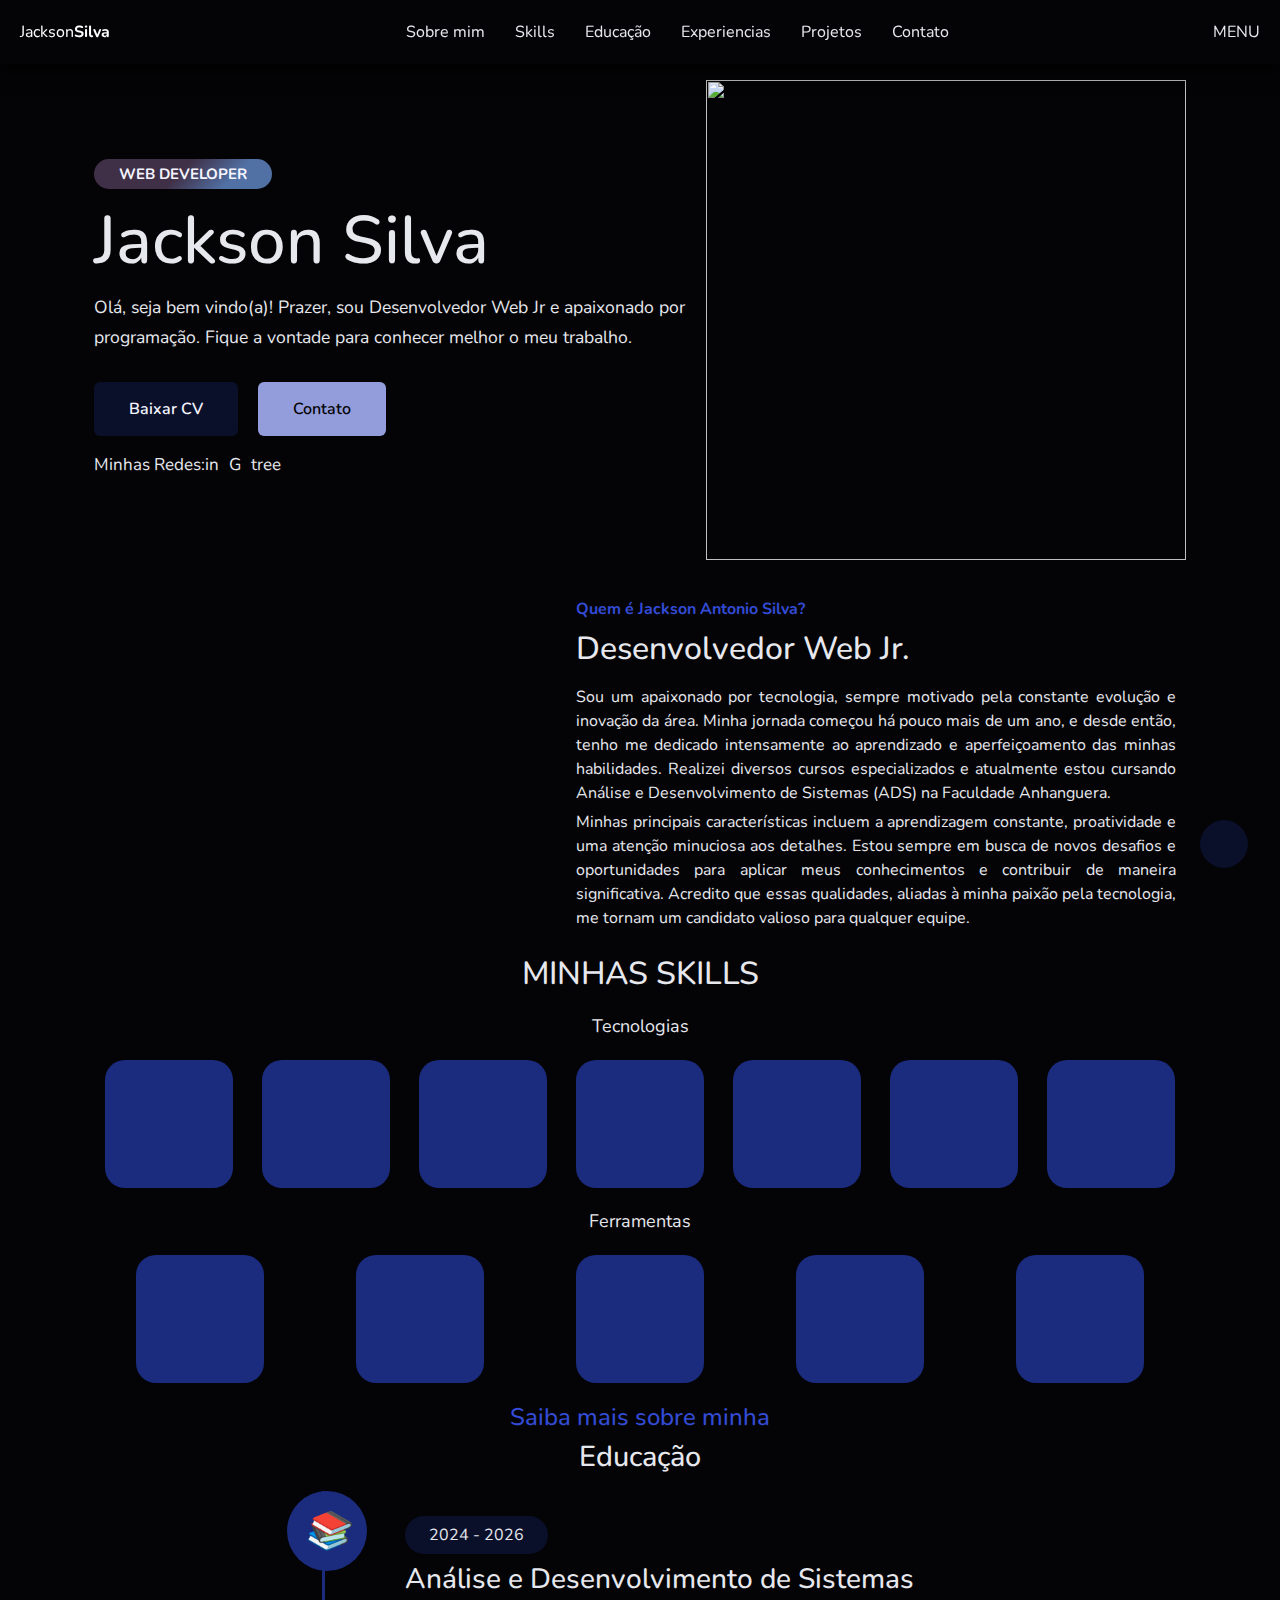
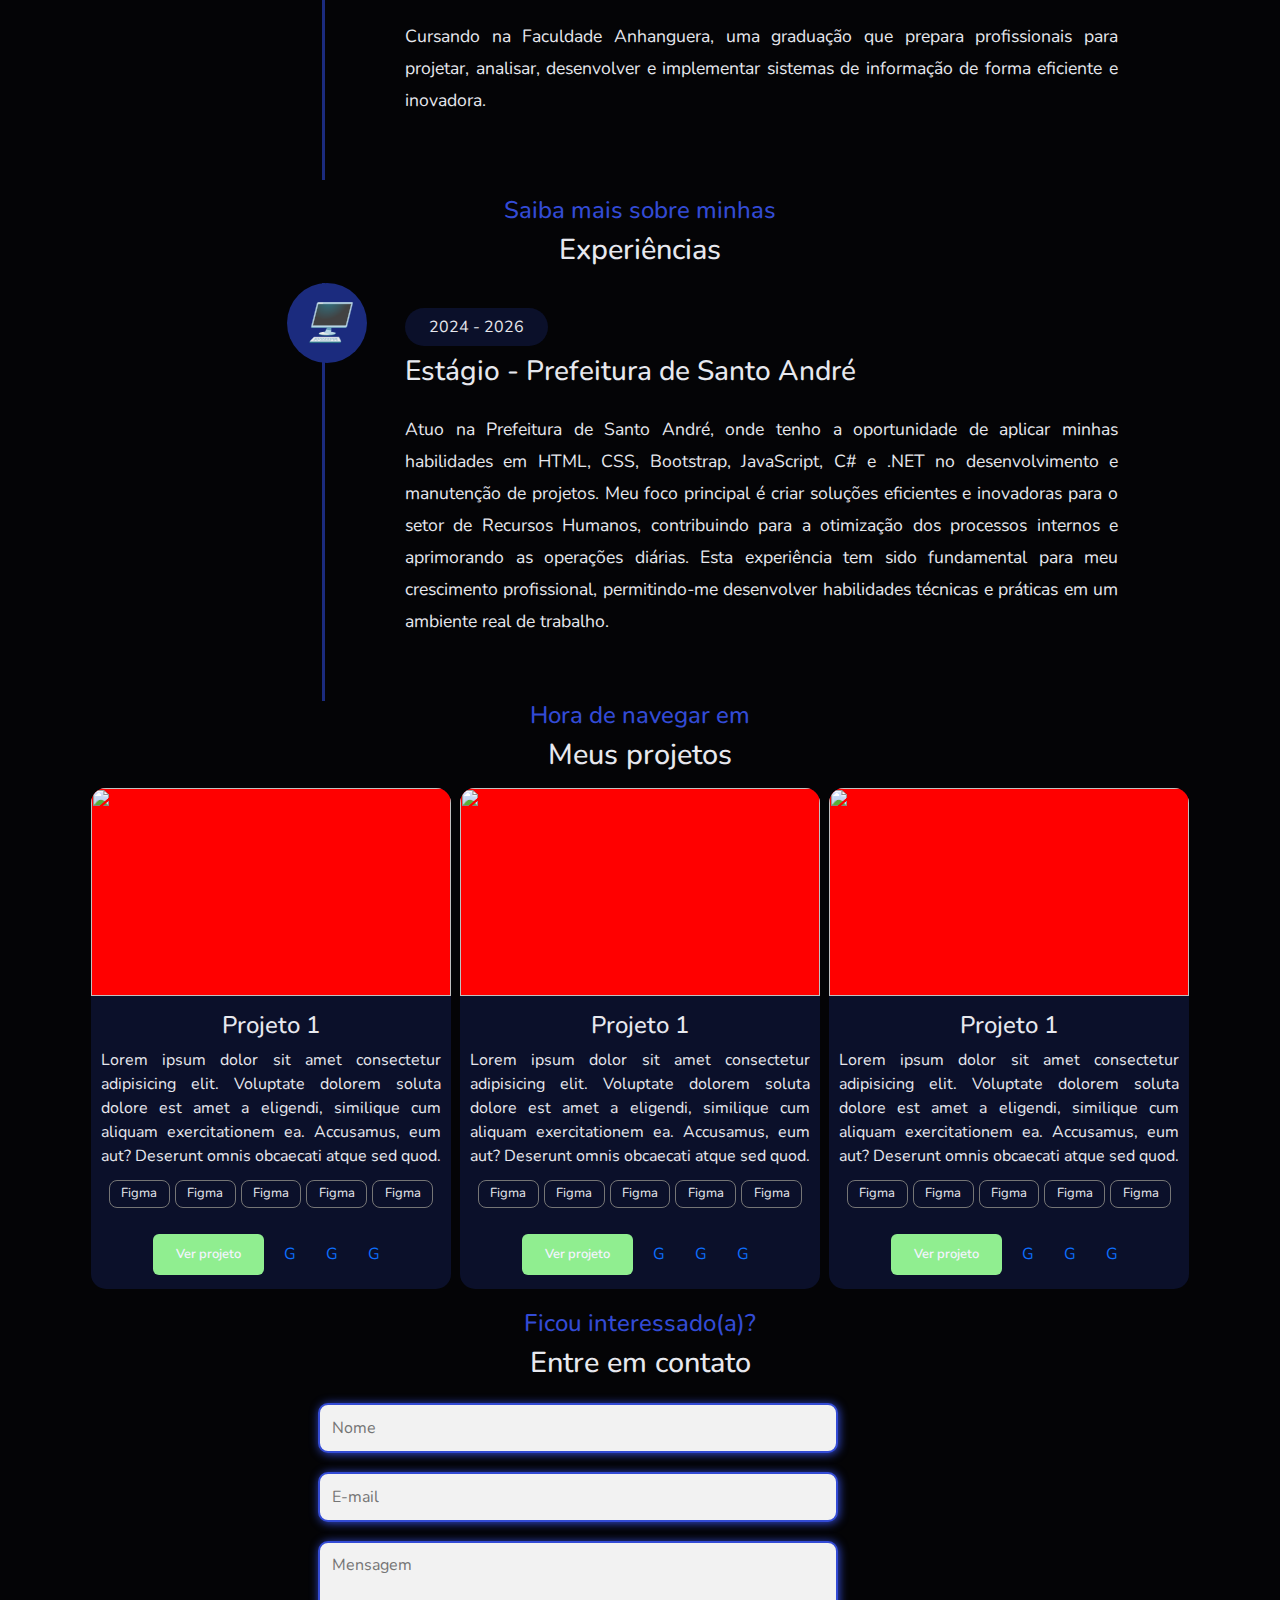
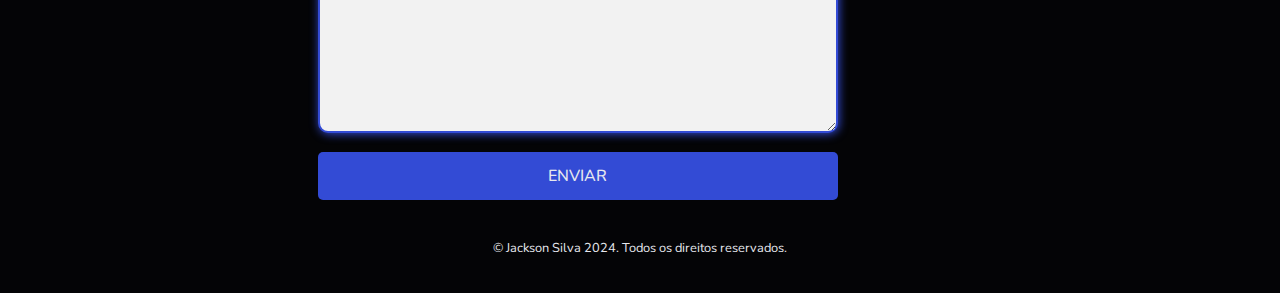
==== commit df60c926: "Corpo e Design" ====
--- a/index2.html
+++ b/index2.html
@@ -161,7 +161,7 @@
                                 <span>2024 - 2026</span>
                                 <h3>Estágio - Prefeitura de Santo André</h3>
                                 <p>Atuo na Prefeitura de Santo André, onde tenho a oportunidade de
-                                    aplicar minhas habilidades em HTML, CSS, Bootstrap, C# e .NET no desenvolvimento e
+                                    aplicar minhas habilidades em HTML, CSS, Bootstrap, JavaScript, C# e .NET no desenvolvimento e
                                     manutenção de projetos. Meu foco principal é criar soluções eficientes e inovadoras
                                     para o setor de Recursos Humanos, contribuindo para a otimização dos processos
                                     internos e aprimorando as operações diárias. Esta experiência tem sido fundamental
@@ -272,7 +272,7 @@
                     <form class="forms-contato" action="">
                         <input type="text" placeholder="Nome" name="name">
                         <input type="email" placeholder="E-mail" name="email">
-                        <textarea placeholder="Mensagem" name="message" id=""></textarea>
+                        <textarea placeholder="Mensagem" name="message" id="" rows="7"></textarea>
                         <button type="submit">ENVIAR</button>
                     </form>
                 </article>
--- a/assets/css/style.css
+++ b/assets/css/style.css
@@ -178,7 +178,7 @@
 }
 
 .box-skills {
-  background-color: lightcoral;
+  background-color: var(--color-secondary);
   width: 8rem;
   height: 8rem;
   padding: 30px 0;
@@ -274,14 +274,20 @@
   text-align: justify;
 }
 
-.c-portfolio h4 {
+.c-contato{
+  margin-top: 20px;
+}
+
+.c-portfolio h4,
+.c-contato h4 {
   color: var(--color-accent);
   font-size: 1.5rem;
   margin-bottom: 0.5rem;
   text-align: center;
 }
 
-.c-portfolio h2 {
+.c-portfolio h2,
+.c-contato h2 {
   text-align: center;
   font-size: 1.8rem;
   margin-bottom: 1rem;
@@ -297,6 +303,7 @@
 .box-projects {
   width: 360px;
   border-radius: 15px;
+  background-color: var(--color-tertiary);
 }
 
 .img-project {
@@ -305,10 +312,14 @@
   border-radius: 15px 15px 0 0;
   margin-bottom: 15px;
   object-fit: contain;
+  background-color: red;
 }
 
 .container-content {
-  margin-left: 13px;
+  display: flex;
+  align-items: center;
+  justify-content: center;
+  flex-direction: column;
 }
 
 .container-content h3 {
@@ -318,9 +329,11 @@
 
 .container-content p {
   width: 340px;
+  text-align: justify;
 }
 
 .project-tags {
+  width: 90%;
   display: flex;
   justify-content: center;
   align-items: center;
@@ -331,7 +344,7 @@
 .hang-tags {
   font-size: 13px;
   border: 1px solid #757575;
-  text-align: center;
+  text-align: center !important;
   border-radius: 8px;
   padding: 3px;
 }
@@ -343,11 +356,95 @@
   font-size: 13px;
   font-weight: 600;
 }
+
+.btn-and-icons-container {
+  display: flex;
+  align-items: center;
+  gap: 20px;
+  margin: 14px 0;
+}
+
 .btn-and-icons-container a {
   text-decoration: none;
 }
 .icon-project {
   width: 22px;
+}
+
+.contato {
+  display: flex;
+  justify-content: space-evenly;
+  align-items: center;
+  max-width: 80%;
+  flex-wrap: wrap;
+  margin: 1.4rem auto;
+}
+
+.forms-contato {
+  display: flex;
+  justify-content: center;
+  align-items: center;
+  flex-direction: column;
+  gap: 1.2rem;
+}
+
+.forms-contato input {
+  width: 520px;
+  padding: 10px 12px;
+  height: 50px;
+  border-radius: 10px;
+  outline: none;
+  border: var(--color-accent) 2px solid;
+  background-color: #f2f2f2;
+  box-shadow: var(--color-accent) 1px 1px 10px;
+}
+
+.forms-contato textarea {
+  width: 520px;
+  padding: 10px 12px;
+  border-radius: 10px;
+  outline: none;
+  border: var(--color-accent) 2px solid;
+  background-color: #f2f2f2;
+  box-shadow: var(--color-accent) 1px 1px 10px;
+}
+
+.forms-contato button {
+  width: 520px;
+  height: 3rem;
+  background-color: var(--color-accent);
+  color: var(--text-primary);
+  font-weight: 500;
+  font-size: 1rem;
+  border: none;
+  border-radius: 5px;
+}
+
+.fixed-icon {
+  position: fixed;
+  bottom: 0;
+  right: 0;
+  margin-bottom: 2rem;
+  margin-right: 2rem;
+  background-color: var(--color-tertiary);
+  width: 3rem;
+  height: 3rem;
+  border-radius: 50%;
+  display: flex;
+  justify-content: center;
+  align-items: center;
+  border: 1px solid var(--color-tertiary);
+  cursor: pointer;
+}
+
+.footer {
+  text-align: center;
+  padding: 1rem 0px;
+  font-size: 0.8rem;
+}
+
+.icon-footer a {
+  text-decoration: none;
 }
 
 ul,
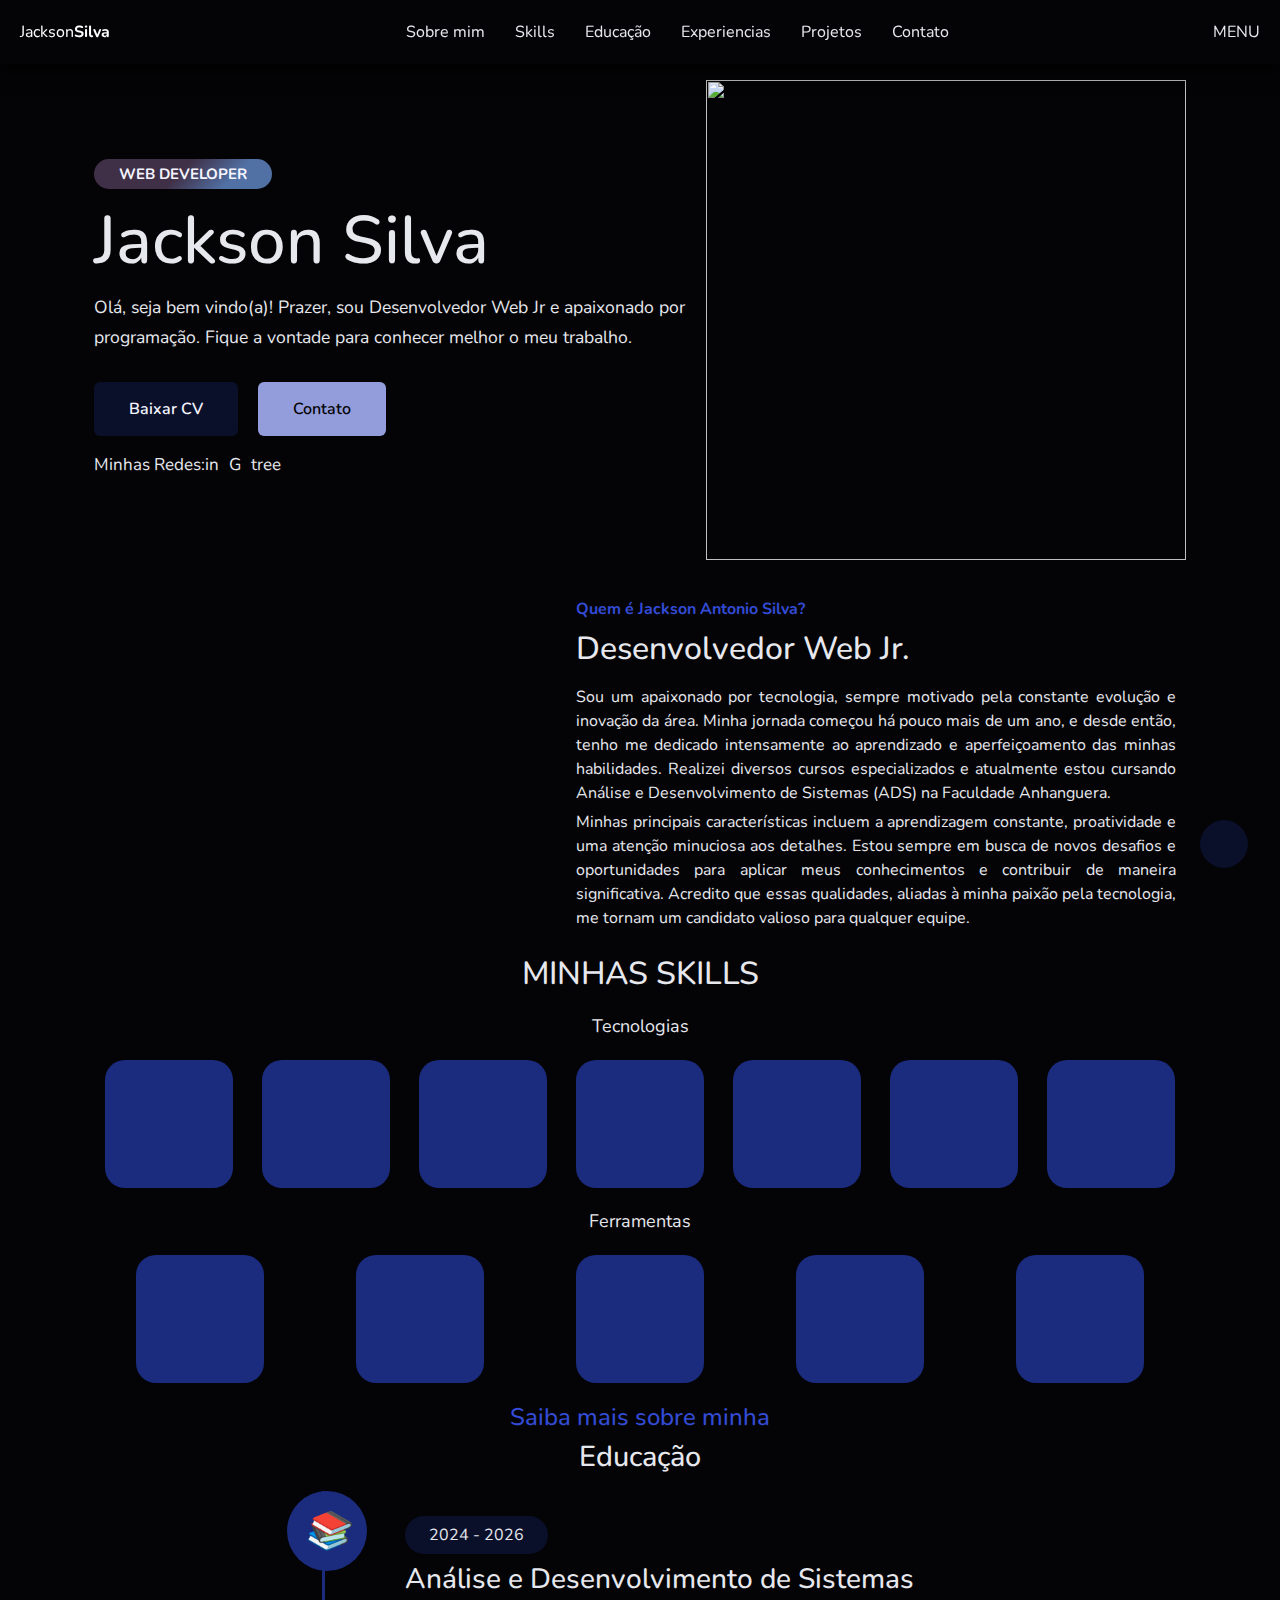
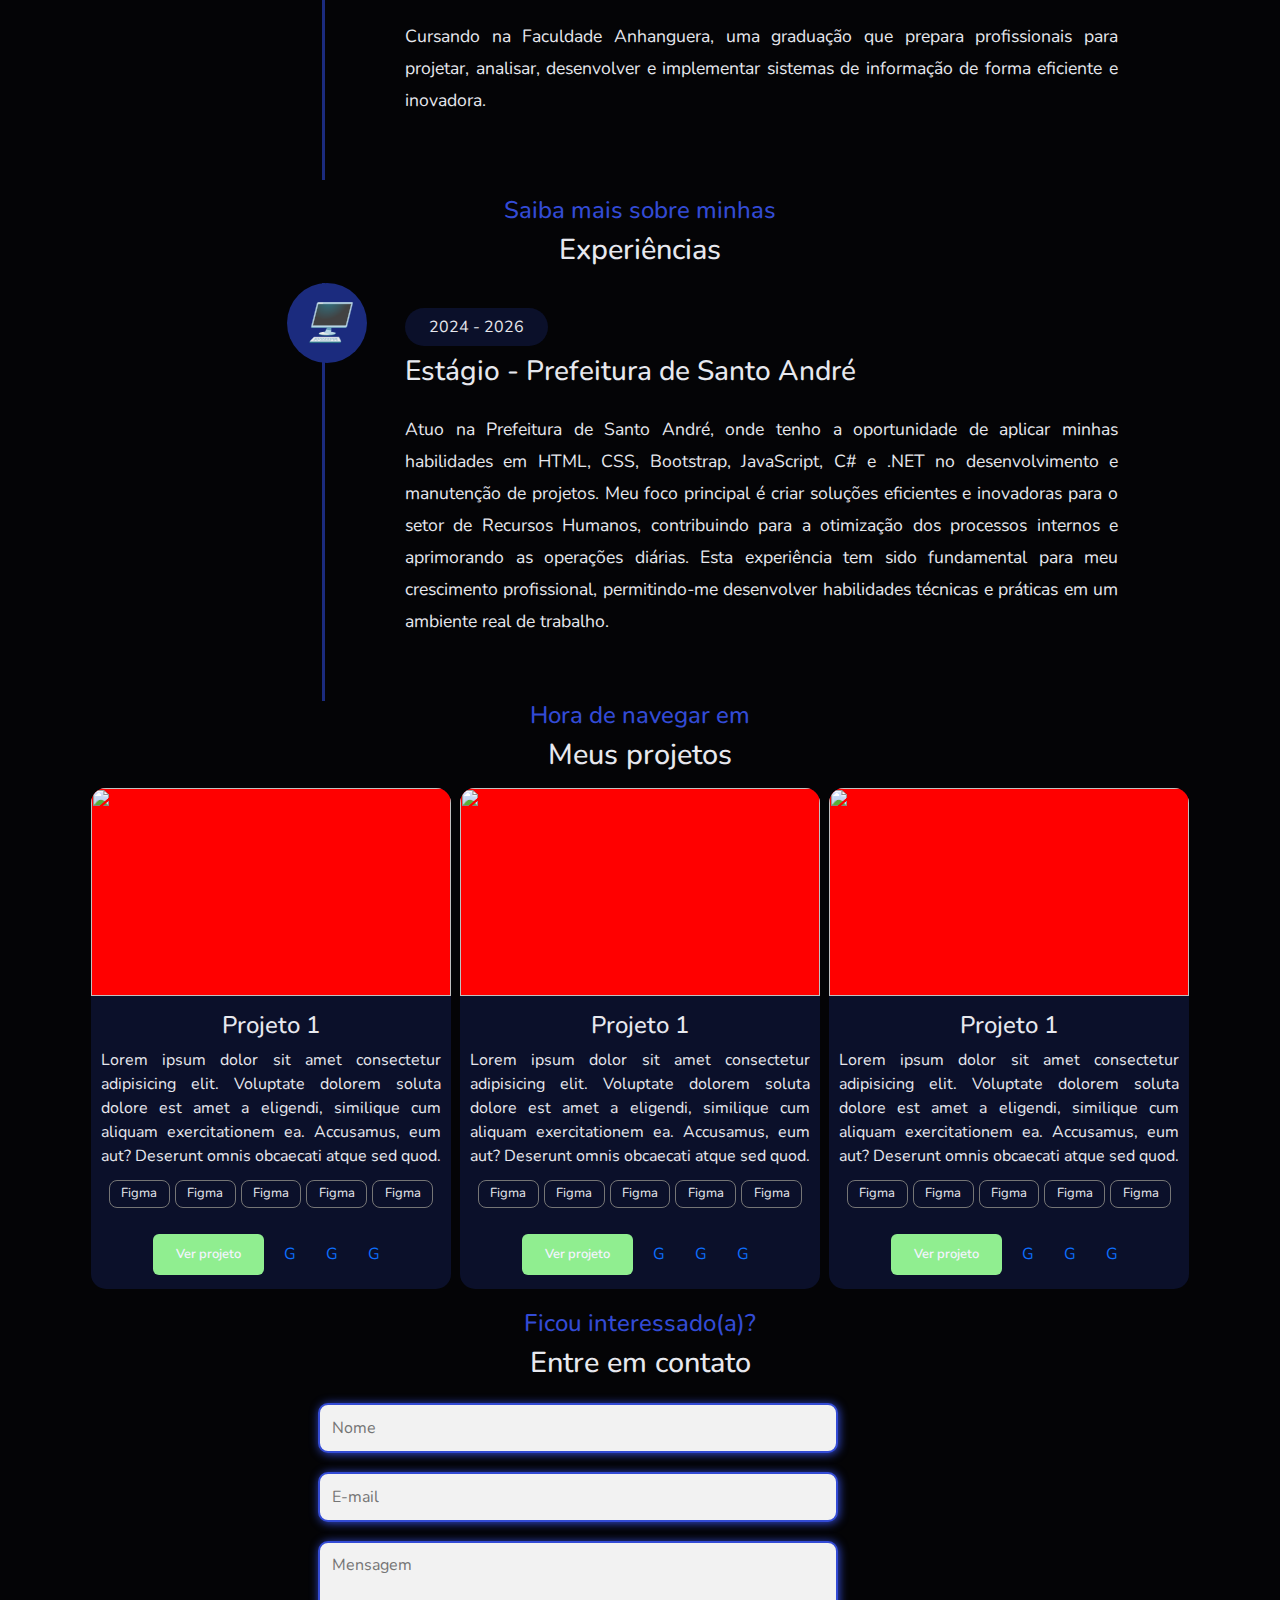
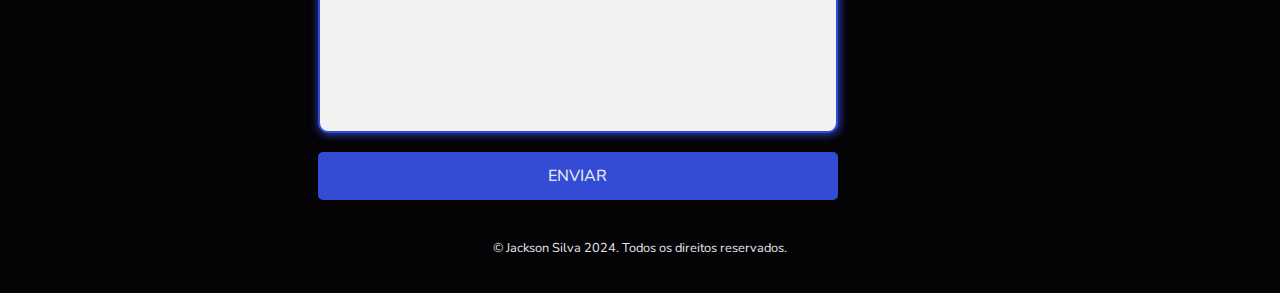
==== commit 0dd553ea: "OK" ====
--- a/index2.html
+++ b/index2.html
@@ -9,6 +9,7 @@
         integrity="sha384-QWTKZyjpPEjISv5WaRU9OFeRpok6YctnYmDr5pNlyT2bRjXh0JMhjY6hW+ALEwIH" crossorigin="anonymous">
     <link rel="preconnect" href="https://fonts.googleapis.com">
     <link rel="preconnect" href="https://fonts.gstatic.com" crossorigin>
+    <link rel="stylesheet" href="https://unicons.iconscout.com/release/v4.0.8/css/line.css">
     <link href="https://fonts.googleapis.com/css2?family=Nunito:ital,wght@0,200..1000;1,200..1000&display=swap"
         rel="stylesheet">
     <link rel="stylesheet" type='text/css' href="https://cdn.jsdelivr.net/gh/devicons/devicon@latest/devicon.min.css" />
--- a/assets/css/style.css
+++ b/assets/css/style.css
@@ -407,6 +407,7 @@
   border: var(--color-accent) 2px solid;
   background-color: #f2f2f2;
   box-shadow: var(--color-accent) 1px 1px 10px;
+  resize: none;
 }
 
 .forms-contato button {
